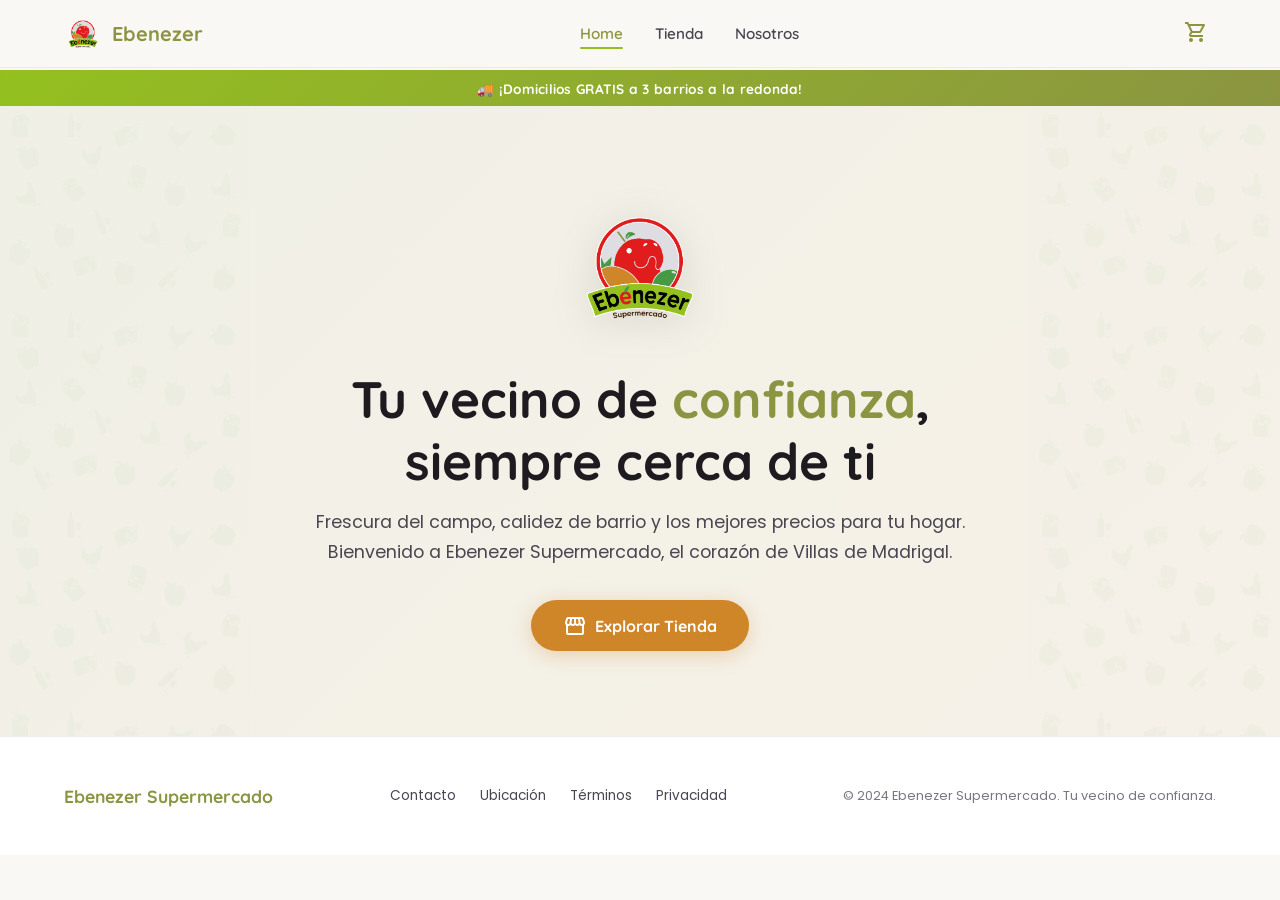
==== index.html @ 0f4a176a "Add files via upload" ====
<!DOCTYPE html>
<html lang="es">
<head>
  <meta charset="UTF-8"/>
  <meta name="viewport" content="width=device-width, initial-scale=1.0"/>
  <title>Ebenezer Supermercado — Tu Vecino de Confianza</title>
  <meta name="description" content="Ebenezer Supermercado: frescura, calidez y confianza en cada compra. El corazón del barrio Villas de Madrigal."/>
  <link rel="stylesheet" href="styles.css"/>
</head>
<body>

<!-- ========== TOP NAVIGATION ========== -->
<nav class="top-nav">
  <a href="#" class="nav-logo" onclick="event.preventDefault(); navigateTo('view-home');">
    <img src="logo-principal.png" alt="Ebenezer Logo"/>
    <span>Ebenezer</span>
  </a>
  <div class="nav-links">
    <a href="#" data-view="view-home" class="active">Home</a>
    <a href="#" data-view="view-tienda">Tienda</a>
    <a href="#" data-view="view-nosotros">Nosotros</a>
  </div>
  <div style="display:flex;align-items:center;gap:8px;">
    <button class="mobile-menu-btn">
      <span class="material-symbols-outlined">menu</span>
    </button>
    <button class="cart-btn" onclick="navigateTo('view-tienda')">
      <span class="material-symbols-outlined">shopping_cart</span>
      <span class="cart-counter" id="cart-counter">0</span>
    </button>
  </div>
</nav>

<!-- ========== APP CONTAINER ========== -->
<div class="app-container">

<!-- ==================== HOME ==================== -->
<div id="view-home" class="view active">
  <div class="promo-banner">🚚 ¡Domicilios GRATIS a 3 barrios a la redonda!</div>
  <section class="hero">
    <div class="floating-pattern left"></div>
    <div class="floating-pattern right"></div>
    <div class="hero-content">
      <img src="logo-principal.png" alt="Ebenezer" style="width:140px;margin:0 auto 1.5rem;display:block;filter:drop-shadow(0 6px 20px rgba(0,0,0,0.1))"/>
      <h1>Tu vecino de <span class="accent">confianza</span>, siempre cerca de ti</h1>
      <p>Frescura del campo, calidez de barrio y los mejores precios para tu hogar. Bienvenido a Ebenezer Supermercado, el corazón de Villas de Madrigal.</p>
      <button class="btn-primary" onclick="navigateTo('view-tienda')">
        <span class="material-symbols-outlined">storefront</span>
        Explorar Tienda
      </button>
    </div>
  </section>
</div>

<!-- ==================== TIENDA ==================== -->
<div id="view-tienda" class="view">
  <div class="promo-banner">🚚 ¡Domicilios GRATIS a 3 barrios a la redonda!</div>

  <div class="store-section">
    <div class="section-header">
      <span class="material-symbols-outlined">local_florist</span>
      <h2>Frutas y Verduras</h2>
    </div>
    <div class="products-grid">
      <div class="product-card">
        <div class="card-img">
          <img src="https://lh3.googleusercontent.com/aida-public/[base64]" alt="Plátanos Frescos"/>
          <span class="card-badge">Fresco</span>
        </div>
        <div class="card-body">
          <h3>Plátanos Frescos</h3>
          <p>Directamente del campo, ideales para un snack saludable.</p>
        </div>
        <div class="card-footer">
          <span class="card-price">$1.50 <span class="unit">/ lb</span></span>
          <button class="add-btn" onclick="addToCart(this)"><span class="material-symbols-outlined">add</span></button>
        </div>
      </div>

      <div class="product-card">
        <div class="card-img">
          <img src="https://lh3.googleusercontent.com/aida-public/[base64]" alt="Tomates de Huerta"/>
          <span class="card-badge">Local</span>
        </div>
        <div class="card-body">
          <h3>Tomates de Huerta</h3>
          <p>Rojos, jugosos y perfectos para ensaladas o salsas.</p>
        </div>
        <div class="card-footer">
          <span class="card-price">$2.20 <span class="unit">/ lb</span></span>
          <button class="add-btn" onclick="addToCart(this)"><span class="material-symbols-outlined">add</span></button>
        </div>
      </div>
    </div>
  </div>

  <div class="section-divider"></div>

  <div class="store-section">
    <div class="section-header">
      <span class="material-symbols-outlined">inventory_2</span>
      <h2>Despensa</h2>
    </div>
    <div class="products-grid">
      <div class="product-card">
        <div class="card-img">
          <img src="https://lh3.googleusercontent.com/aida-public/[base64]" alt="Arroz Blanco"/>
        </div>
        <div class="card-body">
          <h3>Arroz Blanco Premium</h3>
          <p>Grano largo, no se pega. El básico de cada hogar.</p>
        </div>
        <div class="card-footer">
          <span class="card-price">$3.00 <span class="unit">/ 2 lb</span></span>
          <button class="add-btn" onclick="addToCart(this)"><span class="material-symbols-outlined">add</span></button>
        </div>
      </div>

      <div class="product-card">
        <div class="card-img">
          <img src="https://lh3.googleusercontent.com/aida-public/[base64]" alt="Aceite de Oliva"/>
        </div>
        <div class="card-body">
          <h3>Aceite de Oliva Virgen</h3>
          <p>Prensado en frío, sabor suave ideal para cocinar.</p>
        </div>
        <div class="card-footer">
          <span class="card-price">$8.50 <span class="unit">/ 500ml</span></span>
          <button class="add-btn" onclick="addToCart(this)"><span class="material-symbols-outlined">add</span></button>
        </div>
      </div>
    </div>
  </div>
</div>

<!-- ==================== NOSOTROS — BRANDBOOK VIVO ==================== -->
<div id="view-nosotros" class="view">
<div class="brandbook">

  <!-- ====== A) HERO INTRO / ADN / TERRITORIO DE MARCA ====== -->
  <section class="bb-hero">
    <div class="bb-hero-bg"></div>
    <div class="bb-hero-overlay"></div>
    <div class="bb-hero-content">
      <img src="logo-principal.png" alt="Ebenezer" class="bb-hero-logo"/>
      <span class="bb-label">Nuestro ADN</span>
      <h1>Donde el barrio se encuentra con la <span class="warm">calidez</span> y la <span class="fresh">frescura</span></h1>
      <p class="bb-intro-text">
        Ebenezer nace de una necesidad profunda: <strong>humanizar el comercio local</strong>. 
        No somos solo un supermercado — somos el punto de encuentro cálido del barrio 
        <strong>Villas de Madrigal</strong> y sus alrededores, donde cada visita se siente como 
        llegar a casa. Aquí, cada producto cuenta una historia de campo, de frescura 
        y de compromiso con tu familia.
      </p>
      <div class="scroll-indicator">
        <span>Descubre nuestra esencia</span>
        <span class="material-symbols-outlined">keyboard_arrow_down</span>
      </div>
    </div>
  </section>

  <!-- ====== PALETA DE COLORES ====== -->
  <section class="bb-palette reveal">
    <h2 class="bb-section-title">Nuestros Colores</h2>
    <p class="bb-section-subtitle">Una paleta inspirada en el campo y la tradición</p>
    <div class="palette-grid">
      <div class="palette-swatch">
        <div class="swatch-color" style="background:#CF8629;"></div>
        <div class="swatch-info"><div class="swatch-name">Racing Red</div><div class="swatch-hex">#CF8629</div></div>
      </div>
      <div class="palette-swatch">
        <div class="swatch-color" style="background:#8B9541;"></div>
        <div class="swatch-info"><div class="swatch-name">Palm Leaf</div><div class="swatch-hex">#8B9541</div></div>
      </div>
      <div class="palette-swatch">
        <div class="swatch-color" style="background:#E01D1D;"></div>
        <div class="swatch-info"><div class="swatch-name">Bronze</div><div class="swatch-hex">#E01D1D</div></div>
      </div>
      <div class="palette-swatch">
        <div class="swatch-color" style="background:#94C01F;"></div>
        <div class="swatch-info"><div class="swatch-name">Lime Moss</div><div class="swatch-hex">#94C01F</div></div>
      </div>
    </div>
  </section>

  <!-- ====== B) PROPÓSITO, MISIÓN Y VISIÓN — TABS ====== -->
  <section class="bb-section reveal">
    <h2 class="bb-section-title">Nuestra Razón de Ser</h2>
    <p class="bb-section-subtitle">Lo que nos mueve cada mañana al abrir las puertas</p>

    <div class="bb-tabs-group">
      <div class="bb-tabs">
        <button class="bb-tab-btn active" data-target="proposito">🎯 Propósito</button>
        <button class="bb-tab-btn" data-target="mision">🧭 Misión</button>
        <button class="bb-tab-btn" data-target="vision">🔭 Visión</button>
      </div>

      <div class="bb-tab-content active" data-tab="proposito">
        <span class="tab-icon">❤️</span>
        <h3>Nuestro Propósito</h3>
        <p>Ser el <strong>corazón del abastecimiento del hogar</strong>, garantizando frescura y calidez en cada interacción. Creemos que un supermercado no es solo un lugar de compras — es un espacio donde las familias confían sus necesidades diarias, donde el tendero conoce tu nombre y donde la calidad no se negocia, se garantiza.</p>
        <p style="margin-top:1rem;">Cada producto en nuestras estanterías pasa por manos que lo seleccionan con el mismo cariño con el que elegirías lo mejor para tu propia mesa.</p>
      </div>

      <div class="bb-tab-content" data-tab="mision">
        <span class="tab-icon">🌱</span>
        <h3>Nuestra Misión</h3>
        <p>Brindar <strong>productos seleccionados minuciosamente</strong> bajo una relación estrecha y de absoluta confianza con la comunidad. No competimos por volumen, competimos por cercanía. Cada decisión que tomamos — desde la disposición de los pasillos hasta la sonrisa en el mostrador — está diseñada para hacerte sentir en casa.</p>
        <p style="margin-top:1rem;">Nos comprometemos a proteger la economía de tu hogar, ofreciendo precios justos sin sacrificar la calidad que tu familia merece.</p>
      </div>

      <div class="bb-tab-content" data-tab="vision">
        <span class="tab-icon">✨</span>
        <h3>Nuestra Visión</h3>
        <p>Convertirnos en el <strong>referente de confianza</strong> del comercio de barrio en nuestra comunidad, demostrando que un supermercado local puede ofrecer una experiencia que las grandes cadenas jamás podrán replicar: la genuina calidez humana, el conocimiento personal de cada cliente y un compromiso inquebrantable con la frescura.</p>
        <p style="margin-top:1rem;">Soñamos con un futuro donde cada barrio tenga su propio Ebenezer — un lugar donde la tecnología moderna se abraza con la tradición del mercado de siempre.</p>
      </div>
    </div>
  </section>

  <!-- ====== C) PERSONALIDAD Y ARQUETIPOS ====== -->
  <section class="bb-archetypes">
    <div style="max-width:1000px;margin:0 auto;">
      <h2 class="bb-section-title reveal">Personalidad de Marca</h2>
      <p class="bb-section-subtitle reveal" style="margin-bottom:1rem;">
        Ebenezer se aleja de la rigidez corporativa. Nuestras formas son redondeadas, amables y acogedoras — como un abrazo del barrio.
      </p>

      <div class="bb-arch-grid">
        <!-- El Inocente -->
        <div class="bb-arch-card reveal-left">
          <div class="arch-header">
            <div class="arch-icon-circle innocent">
              <span class="material-symbols-outlined">sentiment_very_satisfied</span>
            </div>
            <h3>El Inocente</h3>
          </div>
          <div class="arch-body">
            <p>Representado por la <strong>amabilidad pura</strong>, la transparencia y el optimismo del comercio tradicional de barrio. El Inocente cree en la bondad fundamental de las personas y busca crear un espacio donde la confianza sea el idioma universal.</p>
            <div class="arch-traits">
              <span class="arch-trait warm"><img src="icono-manati.png" alt=""/> Transparencia</span>
              <span class="arch-trait warm"><img src="icono-manati.png" alt=""/> Optimismo</span>
              <span class="arch-trait warm"><img src="icono-manati.png" alt=""/> Sencillez</span>
            </div>
          </div>
        </div>

        <!-- El Cuidador -->
        <div class="bb-arch-card reveal-right">
          <div class="arch-header">
            <div class="arch-icon-circle caregiver">
              <span class="material-symbols-outlined">volunteer_activism</span>
            </div>
            <h3>El Cuidador — "El Papá Amable"</h3>
          </div>
          <div class="arch-body">
            <p>Enfocado en <strong>proteger la economía del hogar</strong>, dar un servicio cercano y velar por el bienestar del vecindario. El Cuidador no vende productos — cuida familias. Es la voz que te recomienda lo mejor y el corazón que celebra cada encuentro.</p>
            <div class="arch-traits">
              <span class="arch-trait green"><img src="icono-manati.png" alt=""/> Protección</span>
              <span class="arch-trait green"><img src="icono-manati.png" alt=""/> Servicio</span>
              <span class="arch-trait green"><img src="icono-manati.png" alt=""/> Cercanía</span>
            </div>
          </div>
        </div>
      </div>

      <!-- Imagen del arquetipo -->
      <div class="bb-arch-image reveal">
        <img src="arquetipo-cuidador.jpg" alt="El Cuidador — Nuestro manatí entregando frescura a las familias"/>
      </div>
    </div>
  </section>

  <!-- ====== D) UNIVERSO GRÁFICO — ACCORDION ====== -->
  <section class="bb-graphic-universe">
    <div class="floating-pattern right"></div>
    <h2 class="bb-section-title reveal">Universo Gráfico</h2>
    <p class="bb-section-subtitle reveal">Las reglas que protegen nuestra esencia visual</p>

    <div class="accordion-container reveal">
      <!-- Item 1: Logo -->
      <div class="accordion-item open">
        <div class="accordion-header">
          <h4>
            <span class="acc-icon"><span class="material-symbols-outlined">palette</span></span>
            Uso Correcto del Logo
          </h4>
          <span class="material-symbols-outlined accordion-chevron">expand_more</span>
        </div>
        <div class="accordion-body">
          <div class="accordion-body-inner">
            <p>Nuestro logo es el corazón de la identidad visual de Ebenezer. Su forma circular y el arco de la cinta representan <strong>protección, unión y abundancia</strong>. Para mantener su esencia orgánica y cercana:</p>
            <div class="logo-showcase">
              <img src="logo-principal.png" alt="Logo Ebenezer — Uso correcto"/>
            </div>
            <ul class="dont-list">
              <li><span class="material-symbols-outlined">block</span> No aplicar sombras duras (drop-shadow pesado)</li>
              <li><span class="material-symbols-outlined">block</span> No usar efectos de bisel o 3D rígido</li>
              <li><span class="material-symbols-outlined">block</span> No aplicar degradados lineales sobre el logo</li>
              <li><span class="material-symbols-outlined">block</span> No distorsionar las proporciones originales</li>
              <li><span class="material-symbols-outlined">block</span> No colocar sobre fondos que reduzcan su legibilidad</li>
            </ul>
          </div>
        </div>
      </div>

      <!-- Item 2: Tipografía -->
      <div class="accordion-item">
        <div class="accordion-header">
          <h4>
            <span class="acc-icon"><span class="material-symbols-outlined">text_fields</span></span>
            Tipografía de Marca
          </h4>
          <span class="material-symbols-outlined accordion-chevron">expand_more</span>
        </div>
        <div class="accordion-body">
          <div class="accordion-body-inner">
            <p><strong>Quicksand</strong> para todos los títulos del Brandbook — su redondez refuerza la psicología de cercanía y amabilidad de la marca. Cada curva en sus letras comunica confianza sin rigidez.</p>
            <p style="margin-top:0.8rem"><strong>Poppins</strong> para los bloques de lectura corporativa — ofrece alta legibilidad en textos largos sin perder la calidez que nos define, manteniendo la coherencia con nuestro lenguaje redondeado.</p>
            <div style="margin-top:1.5rem;display:flex;gap:1rem;flex-wrap:wrap;">
              <div style="flex:1;min-width:200px;padding:1.5rem;background:rgba(139,149,65,0.05);border-radius:16px;text-align:center;">
                <span style="font-family:'Quicksand';font-size:2rem;font-weight:700;color:var(--palm-leaf);">Quicksand</span>
                <p style="font-family:'Quicksand';margin-top:0.5rem;font-size:0.85rem;color:var(--text-muted);">Títulos y Headlines</p>
              </div>
              <div style="flex:1;min-width:200px;padding:1.5rem;background:rgba(207,134,41,0.05);border-radius:16px;text-align:center;">
                <span style="font-family:'Poppins';font-size:2rem;font-weight:600;color:var(--racing-red);">Poppins</span>
                <p style="font-family:'Poppins';margin-top:0.5rem;font-size:0.85rem;color:var(--text-muted);">Cuerpo de Texto</p>
              </div>
            </div>
          </div>
        </div>
      </div>

      <!-- Item 3: Formas -->
      <div class="accordion-item">
        <div class="accordion-header">
          <h4>
            <span class="acc-icon"><span class="material-symbols-outlined">rounded_corner</span></span>
            Lenguaje de Formas
          </h4>
          <span class="material-symbols-outlined accordion-chevron">expand_more</span>
        </div>
        <div class="accordion-body">
          <div class="accordion-body-inner">
            <p>Todo en Ebenezer es <strong>redondeado</strong>. No existen esquinas afiladas en nuestro universo visual. Esta decisión es intencional: las formas suaves comunican accesibilidad, calidez y cercanía — los pilares de nuestra personalidad de marca.</p>
            <div style="margin-top:1rem;display:flex;gap:1rem;align-items:center;flex-wrap:wrap;justify-content:center;">
              <div style="width:80px;height:80px;border-radius:8px;background:var(--palm-leaf);display:flex;align-items:center;justify-content:center;color:#fff;font-size:0.7rem;font-weight:600;">8px</div>
              <div style="width:80px;height:80px;border-radius:16px;background:var(--racing-red);display:flex;align-items:center;justify-content:center;color:#fff;font-size:0.7rem;font-weight:600;">16px</div>
              <div style="width:80px;height:50px;border-radius:9999px;background:var(--lime-moss);display:flex;align-items:center;justify-content:center;color:#fff;font-size:0.7rem;font-weight:600;">Pill</div>
            </div>
          </div>
        </div>
      </div>

      <!-- Item 4: Patrón -->
      <div class="accordion-item">
        <div class="accordion-header">
          <h4>
            <span class="acc-icon"><span class="material-symbols-outlined">grid_view</span></span>
            Patrón Ilustrativo
          </h4>
          <span class="material-symbols-outlined accordion-chevron">expand_more</span>
        </div>
        <div class="accordion-body">
          <div class="accordion-body-inner">
            <p>Nuestro patrón de frutas y elementos del mercado se utiliza como <strong>marca de agua sutil</strong> en áreas de alta permanencia y como fondo decorativo al 10-15% de opacidad. Refuerza visualmente la identidad agrícola y la frescura que nos define.</p>
            <div style="margin-top:1rem;border-radius:16px;overflow:hidden;position:relative;height:120px;">
              <img src="patron-frutas.png" alt="Patrón Ebenezer" style="width:100%;height:100%;object-fit:cover;opacity:0.12;"/>
              <div style="position:absolute;inset:0;display:flex;align-items:center;justify-content:center;">
                <span style="font-family:'Quicksand';font-weight:700;color:var(--palm-leaf);font-size:1rem;background:rgba(249,248,244,0.85);padding:6px 20px;border-radius:9999px;">Opacidad: 10-15%</span>
              </div>
            </div>
          </div>
        </div>
      </div>
    </div>
  </section>

</div><!-- /brandbook -->
</div><!-- /view-nosotros -->

</div><!-- /app-container -->

<!-- ========== FOOTER ========== -->
<footer class="site-footer">
  <div class="footer-brand">Ebenezer Supermercado</div>
  <div class="footer-links">
    <a href="#">Contacto</a>
    <a href="#">Ubicación</a>
    <a href="#">Términos</a>
    <a href="#">Privacidad</a>
  </div>
  <div class="footer-copy">© 2024 Ebenezer Supermercado. Tu vecino de confianza.</div>
</footer>

<script src="app.js"></script>
</body>
</html>
---- styles.css ----
/* ===== EBENEZER SUPERMERCADO - BRANDBOOK VIVO ===== */
@import url('https://fonts.googleapis.com/css2?family=Quicksand:wght@400;500;600;700&family=Poppins:wght@300;400;500;600;700&family=Material+Symbols+Outlined:wght,FILL@100..700,0..1&display=swap');

/* --- CSS Custom Properties --- */
:root {
  --racing-red: #CF8629;
  --palm-leaf: #8B9541;
  --bronze: #E01D1D;
  --lime-moss: #94C01F;
  --bg-warm: #F9F8F4;
  --bg-surface: #FFFFFF;
  --text-dark: #1d1b20;
  --text-muted: #494551;
  --text-light: #7a7582;
  --outline: #cbc4d2;
  --shadow-leaf: rgba(139, 149, 65, 0.08);
  --shadow-leaf-hover: rgba(139, 149, 65, 0.16);
  --radius-sm: 8px;
  --radius-md: 16px;
  --radius-lg: 24px;
  --radius-full: 9999px;
  --transition-smooth: 0.4s cubic-bezier(0.25, 0.46, 0.45, 0.94);
  --transition-bounce: 0.5s cubic-bezier(0.34, 1.56, 0.64, 1);
}

*, *::before, *::after { box-sizing: border-box; margin: 0; padding: 0; }

html { scroll-behavior: smooth; font-size: 16px; }

body {
  font-family: 'Poppins', sans-serif;
  background-color: var(--bg-warm);
  color: var(--text-dark);
  overflow-x: hidden;
  -webkit-font-smoothing: antialiased;
}

/* --- NAVIGATION --- */
.top-nav {
  position: fixed; top: 0; left: 0; right: 0; z-index: 100;
  display: flex; justify-content: space-between; align-items: center;
  padding: 0.75rem 5vw;
  background: rgba(249, 248, 244, 0.85);
  backdrop-filter: blur(16px); -webkit-backdrop-filter: blur(16px);
  border-bottom: 1px solid rgba(203, 196, 210, 0.3);
  transition: var(--transition-smooth);
}
.nav-logo { display: flex; align-items: center; gap: 10px; text-decoration: none; }
.nav-logo img { height: 42px; width: auto; }
.nav-logo span { font-family: 'Quicksand', sans-serif; font-weight: 700; font-size: 1.25rem; color: var(--palm-leaf); }
.nav-links { display: flex; gap: 2rem; align-items: center; }
.nav-links a {
  font-family: 'Quicksand', sans-serif; font-weight: 600; font-size: 0.95rem;
  color: var(--text-muted); text-decoration: none; position: relative;
  padding: 0.25rem 0; transition: color 0.3s;
}
.nav-links a::after {
  content: ''; position: absolute; bottom: -2px; left: 0; width: 0; height: 2.5px;
  background: var(--lime-moss); border-radius: 2px; transition: width 0.3s ease;
}
.nav-links a:hover, .nav-links a.active { color: var(--palm-leaf); }
.nav-links a:hover::after, .nav-links a.active::after { width: 100%; }

/* Cart Button */
.cart-btn {
  position: relative; background: none; border: none; cursor: pointer; padding: 8px;
  color: var(--palm-leaf); transition: var(--transition-smooth);
}
.cart-btn:hover { color: var(--racing-red); }
.cart-counter {
  position: absolute; top: 0; right: 0;
  background: var(--lime-moss); color: #fff; font-size: 0.65rem; font-weight: 700;
  width: 18px; height: 18px; border-radius: 50%;
  display: flex; align-items: center; justify-content: center;
  transform: scale(0); transition: transform 0.3s cubic-bezier(0.34, 1.56, 0.64, 1);
}
.cart-counter.visible { transform: scale(1); }
.cart-counter.pop {
  animation: cartPop 0.5s cubic-bezier(0.34, 1.56, 0.64, 1);
}
@keyframes cartPop {
  0% { transform: scale(1); }
  50% { transform: scale(1.4); }
  100% { transform: scale(1); }
}

/* --- VIEW SYSTEM --- */
.app-container { padding-top: 70px; }
.view {
  display: none; opacity: 0;
  animation: viewFadeIn 0.6s ease forwards;
}
.view.active { display: block; opacity: 1; }
@keyframes viewFadeIn {
  from { opacity: 0; transform: translateY(20px); }
  to { opacity: 1; transform: translateY(0); }
}

/* --- PROMO BANNER --- */
.promo-banner {
  background: linear-gradient(135deg, var(--lime-moss), var(--palm-leaf));
  color: #fff; text-align: center; padding: 0.6rem 1rem;
  font-family: 'Quicksand', sans-serif; font-weight: 700; font-size: 0.85rem;
  letter-spacing: 0.02em;
}

/* --- HOME VIEW --- */
.hero {
  position: relative; min-height: 70vh;
  display: flex; align-items: center; justify-content: center;
  background: linear-gradient(135deg, rgba(139,149,65,0.08) 0%, rgba(207,134,41,0.06) 100%);
  overflow: hidden; padding: 4rem 5vw;
}
.hero-content { text-align: center; max-width: 700px; z-index: 2; }
.hero-content h1 {
  font-family: 'Quicksand', sans-serif; font-size: clamp(2rem, 5vw, 3.2rem);
  font-weight: 700; color: var(--text-dark); margin-bottom: 1rem; line-height: 1.2;
}
.hero-content h1 .accent { color: var(--palm-leaf); }
.hero-content p {
  font-size: 1.1rem; color: var(--text-muted); margin-bottom: 2rem; line-height: 1.7;
}
.btn-primary {
  display: inline-flex; align-items: center; gap: 8px;
  background: var(--racing-red); color: #fff; border: none;
  padding: 0.85rem 2rem; border-radius: var(--radius-full);
  font-family: 'Quicksand', sans-serif; font-weight: 700; font-size: 1rem;
  cursor: pointer; transition: var(--transition-bounce);
  box-shadow: 0 4px 20px rgba(207, 134, 41, 0.3);
}
.btn-primary:hover { transform: translateY(-2px) scale(1.03); box-shadow: 0 8px 30px rgba(207, 134, 41, 0.4); }

/* Floating pattern decoration */
.floating-pattern {
  position: absolute; opacity: 0.04; pointer-events: none;
  background: url('patron-frutas.png') repeat; background-size: 300px;
}
.floating-pattern.left { top: 0; left: 0; width: 250px; height: 100%; }
.floating-pattern.right { top: 0; right: 0; width: 250px; height: 100%; }

/* --- PRODUCT CARDS (Tienda) --- */
.store-section { padding: 3rem 5vw; max-width: 1200px; margin: 0 auto; }
.section-header { display: flex; align-items: center; gap: 10px; margin-bottom: 1.5rem; }
.section-header h2 { font-family: 'Quicksand', sans-serif; font-size: 1.6rem; font-weight: 700; }
.section-header .material-symbols-outlined { color: var(--palm-leaf); font-size: 1.5rem; }

.products-grid { display: grid; grid-template-columns: repeat(auto-fill, minmax(280px, 1fr)); gap: 1.5rem; }

.product-card {
  background: var(--bg-surface); border-radius: var(--radius-md); overflow: hidden;
  box-shadow: 0 4px 12px var(--shadow-leaf);
  transition: transform 0.3s ease, box-shadow 0.3s ease;
  display: flex; flex-direction: column;
}
.product-card:hover { transform: translateY(-4px); box-shadow: 0 12px 28px var(--shadow-leaf-hover); }
.product-card .card-img {
  height: 200px; overflow: hidden; position: relative;
}
.product-card .card-img img { width: 100%; height: 100%; object-fit: cover; transition: transform 0.5s ease; }
.product-card:hover .card-img img { transform: scale(1.05); }
.card-badge {
  position: absolute; top: 10px; left: 10px;
  background: var(--lime-moss); color: #fff;
  padding: 4px 12px; border-radius: var(--radius-full);
  font-size: 0.7rem; font-weight: 600;
}
.card-body { padding: 1rem; flex-grow: 1; display: flex; flex-direction: column; }
.card-body h3 { font-family: 'Poppins', sans-serif; font-size: 1rem; font-weight: 600; margin-bottom: 0.3rem; }
.card-body p { font-size: 0.85rem; color: var(--text-muted); line-height: 1.5; flex-grow: 1; }
.card-footer { display: flex; justify-content: space-between; align-items: center; padding: 0.75rem 1rem; border-top: 1px solid rgba(203,196,210,0.2); }
.card-price { font-family: 'Quicksand', sans-serif; font-weight: 700; font-size: 1.2rem; color: var(--bronze); }
.card-price .unit { font-size: 0.8rem; color: var(--text-muted); font-weight: 400; }
.add-btn {
  width: 38px; height: 38px; border-radius: 50%; border: none;
  background: var(--racing-red); color: #fff; cursor: pointer;
  display: flex; align-items: center; justify-content: center;
  transition: var(--transition-bounce);
  box-shadow: 0 2px 8px rgba(207,134,41,0.3);
}
.add-btn:hover { transform: scale(1.15); background: var(--bronze); }

.section-divider {
  height: 3px; margin: 2rem auto;
  background: url('patron-frutas.png') repeat-x; background-size: 60px;
  opacity: 0.08; max-width: 1200px;
}

/* ======================================================
   BRANDBOOK VIVO - "NOSOTROS" SECTION
   ====================================================== */

.brandbook { position: relative; overflow: hidden; }

/* --- A) HERO INTRO / ADN --- */
.bb-hero {
  position: relative; min-height: 80vh;
  display: flex; align-items: center; justify-content: center;
  overflow: hidden; padding: 6rem 5vw;
}
.bb-hero-bg {
  position: absolute; inset: 0;
  background: url('foto-villas-madrigal.jpg') center/cover no-repeat;
  opacity: 0.15; filter: blur(2px);
}
.bb-hero-overlay {
  position: absolute; inset: 0;
  background: linear-gradient(180deg, rgba(249,248,244,0.9) 0%, rgba(249,248,244,0.7) 50%, rgba(249,248,244,0.95) 100%);
}
.bb-hero-content {
  position: relative; z-index: 2; text-align: center; max-width: 800px;
}
.bb-hero-content .bb-label {
  display: inline-block; background: linear-gradient(135deg, var(--palm-leaf), var(--lime-moss));
  color: #fff; padding: 6px 20px; border-radius: var(--radius-full);
  font-family: 'Quicksand', sans-serif; font-weight: 700; font-size: 0.75rem;
  letter-spacing: 0.1em; text-transform: uppercase; margin-bottom: 1.5rem;
}
.bb-hero-content h1 {
  font-family: 'Quicksand', sans-serif; font-size: clamp(2rem, 5vw, 3rem);
  font-weight: 700; line-height: 1.2; margin-bottom: 1.5rem; color: var(--text-dark);
}
.bb-hero-content h1 .warm { color: var(--racing-red); }
.bb-hero-content h1 .fresh { color: var(--palm-leaf); }
.bb-hero-content .bb-intro-text {
  font-size: 1.05rem; line-height: 1.8; color: var(--text-muted); max-width: 650px; margin: 0 auto 2rem;
}
.bb-hero-logo { width: 120px; height: auto; margin-bottom: 1.5rem; filter: drop-shadow(0 4px 12px rgba(0,0,0,0.08)); }

/* Scroll indicator */
.scroll-indicator {
  margin-top: 2rem; display: flex; flex-direction: column; align-items: center; gap: 4px;
  color: var(--palm-leaf); font-size: 0.75rem; font-family: 'Quicksand', sans-serif; font-weight: 600;
  animation: scrollBounce 2s ease-in-out infinite;
}
@keyframes scrollBounce {
  0%, 100% { transform: translateY(0); }
  50% { transform: translateY(8px); }
}

/* --- Scroll Reveal Animations --- */
.reveal {
  opacity: 0; transform: translateY(40px);
  transition: opacity 0.8s ease, transform 0.8s ease;
}
.reveal.visible { opacity: 1; transform: translateY(0); }
.reveal-left {
  opacity: 0; transform: translateX(-50px);
  transition: opacity 0.8s ease, transform 0.8s ease;
}
.reveal-left.visible { opacity: 1; transform: translateX(0); }
.reveal-right {
  opacity: 0; transform: translateX(50px);
  transition: opacity 0.8s ease, transform 0.8s ease;
}
.reveal-right.visible { opacity: 1; transform: translateX(0); }

/* --- B) TABS: Propósito / Misión / Visión --- */
.bb-section {
  padding: 5rem 5vw; max-width: 1000px; margin: 0 auto;
}
.bb-section-title {
  font-family: 'Quicksand', sans-serif; font-size: 1.8rem; font-weight: 700;
  text-align: center; margin-bottom: 0.5rem; color: var(--text-dark);
}
.bb-section-subtitle {
  text-align: center; color: var(--text-muted); margin-bottom: 2.5rem;
  font-size: 0.95rem; max-width: 500px; margin-left: auto; margin-right: auto;
}
.bb-section-subtitle + .bb-tabs { margin-top: 0; }

.bb-tabs { display: flex; justify-content: center; gap: 0.5rem; margin-bottom: 2rem; flex-wrap: wrap; }
.bb-tab-btn {
  padding: 0.65rem 1.5rem; border: 2px solid var(--outline); border-radius: var(--radius-full);
  background: transparent; color: var(--text-muted); cursor: pointer;
  font-family: 'Quicksand', sans-serif; font-weight: 600; font-size: 0.9rem;
  transition: all 0.3s ease;
}
.bb-tab-btn:hover { border-color: var(--palm-leaf); color: var(--palm-leaf); }
.bb-tab-btn.active {
  background: linear-gradient(135deg, var(--palm-leaf), var(--lime-moss));
  color: #fff; border-color: transparent;
  box-shadow: 0 4px 16px rgba(139, 149, 65, 0.3);
}

.bb-tab-content {
  display: none; padding: 2.5rem; border-radius: var(--radius-lg);
  background: var(--bg-surface);
  box-shadow: 0 8px 32px var(--shadow-leaf);
  animation: tabSlide 0.5s ease;
}
.bb-tab-content.active { display: block; }
@keyframes tabSlide {
  from { opacity: 0; transform: translateY(12px); }
  to { opacity: 1; transform: translateY(0); }
}
.bb-tab-content .tab-icon {
  font-size: 2.5rem; margin-bottom: 1rem; display: block;
}
.bb-tab-content h3 {
  font-family: 'Quicksand', sans-serif; font-size: 1.4rem; font-weight: 700;
  margin-bottom: 1rem; color: var(--racing-red);
}
.bb-tab-content p { line-height: 1.8; color: var(--text-muted); font-size: 0.95rem; }

/* --- C) ARQUETIPOS --- */
.bb-archetypes { 
  background: linear-gradient(180deg, rgba(139,149,65,0.04) 0%, var(--bg-warm) 100%);
  padding: 5rem 5vw;
}
.bb-arch-grid {
  display: grid; grid-template-columns: 1fr 1fr; gap: 2rem;
  max-width: 1000px; margin: 2rem auto 0;
}
.bb-arch-card {
  background: var(--bg-surface); border-radius: var(--radius-lg); overflow: hidden;
  box-shadow: 0 8px 32px var(--shadow-leaf);
  transition: transform 0.4s ease, box-shadow 0.4s ease;
  position: relative;
}
.bb-arch-card:hover { transform: translateY(-6px); box-shadow: 0 16px 48px var(--shadow-leaf-hover); }
.bb-arch-card .arch-header {
  padding: 1.5rem 1.5rem 1rem; display: flex; align-items: center; gap: 12px;
}
.arch-icon-circle {
  width: 48px; height: 48px; border-radius: 50%;
  display: flex; align-items: center; justify-content: center; flex-shrink: 0;
}
.arch-icon-circle.innocent { background: linear-gradient(135deg, var(--racing-red), #e8a84c); }
.arch-icon-circle.caregiver { background: linear-gradient(135deg, var(--palm-leaf), var(--lime-moss)); }
.arch-icon-circle .material-symbols-outlined { color: #fff; font-size: 1.4rem; }
.bb-arch-card h3 {
  font-family: 'Quicksand', sans-serif; font-size: 1.2rem; font-weight: 700;
}
.bb-arch-card .arch-body { padding: 0 1.5rem 1.5rem; }
.bb-arch-card .arch-body p { font-size: 0.9rem; color: var(--text-muted); line-height: 1.7; }

.arch-traits {
  display: flex; flex-wrap: wrap; gap: 8px; margin-top: 1rem;
}
.arch-trait {
  display: inline-flex; align-items: center; gap: 6px;
  padding: 5px 14px; border-radius: var(--radius-full);
  font-size: 0.75rem; font-weight: 600; font-family: 'Quicksand', sans-serif;
}
.arch-trait.warm { background: rgba(207,134,41,0.1); color: var(--racing-red); }
.arch-trait.green { background: rgba(148,192,31,0.1); color: var(--palm-leaf); }
.arch-trait img { width: 14px; height: 14px; opacity: 0.7; }

.bb-arch-image {
  margin: 2.5rem auto 0; max-width: 700px; border-radius: var(--radius-lg);
  overflow: hidden; box-shadow: 0 12px 40px rgba(0,0,0,0.08);
}
.bb-arch-image img { width: 100%; display: block; }

/* --- D) ACCORDION: Universo Gráfico --- */
.bb-graphic-universe {
  padding: 5rem 5vw; position: relative;
}
.bb-graphic-universe .floating-pattern {
  position: absolute; top: 0; right: 0; width: 200px; height: 100%; opacity: 0.03;
}
.accordion-container { max-width: 800px; margin: 2rem auto 0; }

.accordion-item {
  background: var(--bg-surface); border-radius: var(--radius-md); margin-bottom: 0.75rem;
  box-shadow: 0 2px 12px var(--shadow-leaf); overflow: hidden;
  border: 1px solid rgba(203,196,210,0.2);
  transition: box-shadow 0.3s ease;
}
.accordion-item:hover { box-shadow: 0 6px 24px var(--shadow-leaf-hover); }
.accordion-header {
  display: flex; align-items: center; justify-content: space-between;
  padding: 1.2rem 1.5rem; cursor: pointer; gap: 1rem;
  transition: background 0.3s ease;
}
.accordion-header:hover { background: rgba(139,149,65,0.03); }
.accordion-header h4 {
  font-family: 'Quicksand', sans-serif; font-weight: 700; font-size: 1rem;
  display: flex; align-items: center; gap: 10px; color: var(--text-dark);
}
.accordion-header .acc-icon {
  width: 32px; height: 32px; border-radius: 50%;
  background: linear-gradient(135deg, var(--palm-leaf), var(--lime-moss));
  display: flex; align-items: center; justify-content: center; flex-shrink: 0;
}
.accordion-header .acc-icon .material-symbols-outlined { color: #fff; font-size: 1.1rem; }
.accordion-chevron {
  transition: transform 0.3s ease; color: var(--text-light);
}
.accordion-item.open .accordion-chevron { transform: rotate(180deg); }

.accordion-body {
  max-height: 0; overflow: hidden; transition: max-height 0.5s ease, padding 0.3s ease;
}
.accordion-item.open .accordion-body { max-height: 600px; }
.accordion-body-inner {
  padding: 0 1.5rem 1.5rem; font-size: 0.9rem; color: var(--text-muted); line-height: 1.8;
}
.accordion-body-inner .logo-showcase {
  display: flex; align-items: center; justify-content: center;
  background: linear-gradient(135deg, rgba(139,149,65,0.05), rgba(207,134,41,0.05));
  border-radius: var(--radius-md); padding: 2rem; margin: 1rem 0;
}
.accordion-body-inner .logo-showcase img { max-width: 180px; }
.accordion-body-inner .dont-list {
  list-style: none; margin-top: 1rem;
}
.accordion-body-inner .dont-list li {
  padding: 0.4rem 0; display: flex; align-items: center; gap: 8px;
}
.accordion-body-inner .dont-list li .material-symbols-outlined { color: var(--bronze); font-size: 1.1rem; }

/* --- Color Palette Display --- */
.bb-palette { padding: 4rem 5vw; background: var(--bg-surface); }
.palette-grid {
  display: grid; grid-template-columns: repeat(4, 1fr); gap: 1rem;
  max-width: 800px; margin: 2rem auto 0;
}
.palette-swatch {
  border-radius: var(--radius-md); overflow: hidden;
  box-shadow: 0 4px 16px var(--shadow-leaf);
  transition: transform 0.3s ease;
}
.palette-swatch:hover { transform: translateY(-4px) scale(1.03); }
.swatch-color { height: 100px; }
.swatch-info { padding: 1rem; }
.swatch-info .swatch-name {
  font-family: 'Quicksand', sans-serif; font-weight: 700; font-size: 0.85rem;
  margin-bottom: 2px;
}
.swatch-info .swatch-hex { font-size: 0.75rem; color: var(--text-light); font-family: monospace; }

/* --- FOOTER --- */
.site-footer {
  background: var(--bg-surface); border-top: 1px solid rgba(203,196,210,0.3);
  padding: 3rem 5vw; display: flex; flex-wrap: wrap;
  justify-content: space-between; align-items: center; gap: 1.5rem;
}
.footer-brand { font-family: 'Quicksand', sans-serif; font-weight: 700; font-size: 1.1rem; color: var(--palm-leaf); }
.footer-links { display: flex; gap: 1.5rem; flex-wrap: wrap; }
.footer-links a {
  color: var(--text-muted); text-decoration: none; font-size: 0.85rem;
  transition: color 0.3s;
}
.footer-links a:hover { color: var(--palm-leaf); }
.footer-copy { font-size: 0.8rem; color: var(--text-light); }

/* --- RESPONSIVE --- */
@media (max-width: 768px) {
  .nav-links { display: none; }
  .bb-arch-grid { grid-template-columns: 1fr; }
  .palette-grid { grid-template-columns: repeat(2, 1fr); }
  .hero { min-height: 60vh; padding: 3rem 5vw; }
  .bb-hero { min-height: 60vh; padding: 4rem 5vw; }
  .bb-section { padding: 3rem 5vw; }
  .bb-tab-content { padding: 1.5rem; }
  .top-nav { padding: 0.75rem 4vw; }
  /* Mobile hamburger placeholder */
  .mobile-menu-btn { display: block; background: none; border: none; cursor: pointer; color: var(--palm-leaf); }
}
@media (min-width: 769px) {
  .mobile-menu-btn { display: none; }
}
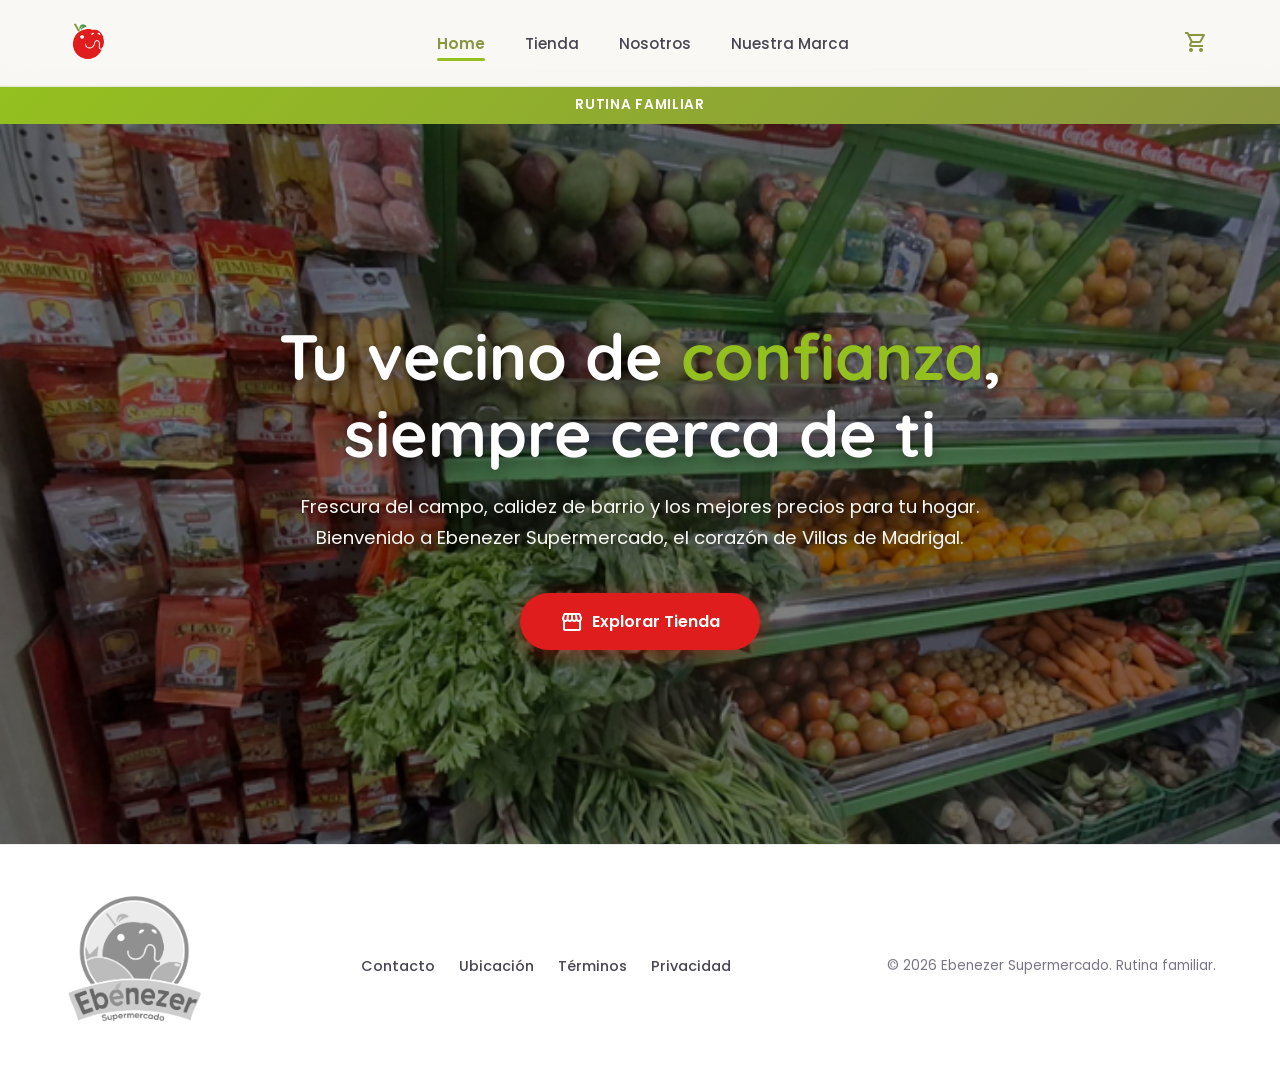
==== commit 0d7f876b: "Add files via upload" ====
--- a/index.html
+++ b/index.html
@@ -12,15 +12,15 @@
 <!-- ========== TOP NAVIGATION ========== -->
 <nav class="top-nav">
   <a href="#" class="nav-logo" onclick="event.preventDefault(); navigateTo('view-home');">
-    <img src="logo-principal.png" alt="Ebenezer Logo"/>
-    <span>Ebenezer</span>
+    <img src="assets/images/logo-responsive.png" alt="Ebenezer Logo" onerror="this.src='https://via.placeholder.com/150x50?text=Logo+Responsive'"/>
   </a>
   <div class="nav-links">
     <a href="#" data-view="view-home" class="active">Home</a>
     <a href="#" data-view="view-tienda">Tienda</a>
     <a href="#" data-view="view-nosotros">Nosotros</a>
+    <a href="#" data-view="view-nuestra-marca">Nuestra Marca</a>
   </div>
-  <div style="display:flex;align-items:center;gap:8px;">
+  <div style="display:flex;align-items:center;gap:12px;">
     <button class="mobile-menu-btn">
       <span class="material-symbols-outlined">menu</span>
     </button>
@@ -36,12 +36,11 @@
 
 <!-- ==================== HOME ==================== -->
 <div id="view-home" class="view active">
-  <div class="promo-banner">🚚 ¡Domicilios GRATIS a 3 barrios a la redonda!</div>
-  <section class="hero">
-    <div class="floating-pattern left"></div>
-    <div class="floating-pattern right"></div>
+  <div class="promo-banner">Rutina familiar</div>
+  
+  <section class="hero hero-tienda-bg">
+    <div class="hero-overlay"></div>
     <div class="hero-content">
-      <img src="logo-principal.png" alt="Ebenezer" style="width:140px;margin:0 auto 1.5rem;display:block;filter:drop-shadow(0 6px 20px rgba(0,0,0,0.1))"/>
       <h1>Tu vecino de <span class="accent">confianza</span>, siempre cerca de ti</h1>
       <p>Frescura del campo, calidez de barrio y los mejores precios para tu hogar. Bienvenido a Ebenezer Supermercado, el corazón de Villas de Madrigal.</p>
       <button class="btn-primary" onclick="navigateTo('view-tienda')">
@@ -53,10 +52,10 @@
 </div>
 
 <!-- ==================== TIENDA ==================== -->
-<div id="view-tienda" class="view">
-  <div class="promo-banner">🚚 ¡Domicilios GRATIS a 3 barrios a la redonda!</div>
-
-  <div class="store-section">
+<div id="view-tienda" class="view pattern-bg pattern-verde">
+  <div class="promo-banner">Rutina familiar</div>
+
+  <div class="store-section reveal">
     <div class="section-header">
       <span class="material-symbols-outlined">local_florist</span>
       <h2>Frutas y Verduras</h2>
@@ -64,7 +63,7 @@
     <div class="products-grid">
       <div class="product-card">
         <div class="card-img">
-          <img src="https://lh3.googleusercontent.com/aida-public/[base64]" alt="Plátanos Frescos"/>
+          <img src="assets/images/producto-platano.png" alt="Plátanos Frescos" onerror="this.src='https://via.placeholder.com/400x300?text=Platano.png'"/>
           <span class="card-badge">Fresco</span>
         </div>
         <div class="card-body">
@@ -79,7 +78,7 @@
 
       <div class="product-card">
         <div class="card-img">
-          <img src="https://lh3.googleusercontent.com/aida-public/[base64]" alt="Tomates de Huerta"/>
+          <img src="assets/images/producto-tomate.png" alt="Tomates de Huerta" onerror="this.src='https://via.placeholder.com/400x300?text=Tomate.png'"/>
           <span class="card-badge">Local</span>
         </div>
         <div class="card-body">
@@ -96,7 +95,7 @@
 
   <div class="section-divider"></div>
 
-  <div class="store-section">
+  <div class="store-section reveal">
     <div class="section-header">
       <span class="material-symbols-outlined">inventory_2</span>
       <h2>Despensa</h2>
@@ -104,7 +103,7 @@
     <div class="products-grid">
       <div class="product-card">
         <div class="card-img">
-          <img src="https://lh3.googleusercontent.com/aida-public/[base64]" alt="Arroz Blanco"/>
+          <img src="assets/images/producto-arroz.png" alt="Arroz Blanco" onerror="this.src='https://via.placeholder.com/400x300?text=Arroz.png'"/>
         </div>
         <div class="card-body">
           <h3>Arroz Blanco Premium</h3>
@@ -118,7 +117,7 @@
 
       <div class="product-card">
         <div class="card-img">
-          <img src="https://lh3.googleusercontent.com/aida-public/[base64]" alt="Aceite de Oliva"/>
+          <img src="assets/images/producto-aceite.png" alt="Aceite de Oliva" onerror="this.src='https://via.placeholder.com/400x300?text=Aceite.png'"/>
         </div>
         <div class="card-body">
           <h3>Aceite de Oliva Virgen</h3>
@@ -133,266 +132,478 @@
   </div>
 </div>
 
-<!-- ==================== NOSOTROS — BRANDBOOK VIVO ==================== -->
-<div id="view-nosotros" class="view">
-<div class="brandbook">
-
-  <!-- ====== A) HERO INTRO / ADN / TERRITORIO DE MARCA ====== -->
-  <section class="bb-hero">
-    <div class="bb-hero-bg"></div>
-    <div class="bb-hero-overlay"></div>
-    <div class="bb-hero-content">
-      <img src="logo-principal.png" alt="Ebenezer" class="bb-hero-logo"/>
-      <span class="bb-label">Nuestro ADN</span>
-      <h1>Donde el barrio se encuentra con la <span class="warm">calidez</span> y la <span class="fresh">frescura</span></h1>
-      <p class="bb-intro-text">
-        Ebenezer nace de una necesidad profunda: <strong>humanizar el comercio local</strong>. 
-        No somos solo un supermercado — somos el punto de encuentro cálido del barrio 
-        <strong>Villas de Madrigal</strong> y sus alrededores, donde cada visita se siente como 
-        llegar a casa. Aquí, cada producto cuenta una historia de campo, de frescura 
-        y de compromiso con tu familia.
-      </p>
-      <div class="scroll-indicator">
-        <span>Descubre nuestra esencia</span>
-        <span class="material-symbols-outlined">keyboard_arrow_down</span>
-      </div>
-    </div>
-  </section>
-
-  <!-- ====== PALETA DE COLORES ====== -->
-  <section class="bb-palette reveal">
-    <h2 class="bb-section-title">Nuestros Colores</h2>
-    <p class="bb-section-subtitle">Una paleta inspirada en el campo y la tradición</p>
-    <div class="palette-grid">
-      <div class="palette-swatch">
-        <div class="swatch-color" style="background:#CF8629;"></div>
-        <div class="swatch-info"><div class="swatch-name">Racing Red</div><div class="swatch-hex">#CF8629</div></div>
-      </div>
-      <div class="palette-swatch">
-        <div class="swatch-color" style="background:#8B9541;"></div>
-        <div class="swatch-info"><div class="swatch-name">Palm Leaf</div><div class="swatch-hex">#8B9541</div></div>
-      </div>
-      <div class="palette-swatch">
-        <div class="swatch-color" style="background:#E01D1D;"></div>
-        <div class="swatch-info"><div class="swatch-name">Bronze</div><div class="swatch-hex">#E01D1D</div></div>
-      </div>
-      <div class="palette-swatch">
-        <div class="swatch-color" style="background:#94C01F;"></div>
-        <div class="swatch-info"><div class="swatch-name">Lime Moss</div><div class="swatch-hex">#94C01F</div></div>
-      </div>
-    </div>
-  </section>
-
-  <!-- ====== B) PROPÓSITO, MISIÓN Y VISIÓN — TABS ====== -->
-  <section class="bb-section reveal">
-    <h2 class="bb-section-title">Nuestra Razón de Ser</h2>
-    <p class="bb-section-subtitle">Lo que nos mueve cada mañana al abrir las puertas</p>
-
-    <div class="bb-tabs-group">
-      <div class="bb-tabs">
-        <button class="bb-tab-btn active" data-target="proposito">🎯 Propósito</button>
-        <button class="bb-tab-btn" data-target="mision">🧭 Misión</button>
-        <button class="bb-tab-btn" data-target="vision">🔭 Visión</button>
-      </div>
-
-      <div class="bb-tab-content active" data-tab="proposito">
-        <span class="tab-icon">❤️</span>
-        <h3>Nuestro Propósito</h3>
-        <p>Ser el <strong>corazón del abastecimiento del hogar</strong>, garantizando frescura y calidez en cada interacción. Creemos que un supermercado no es solo un lugar de compras — es un espacio donde las familias confían sus necesidades diarias, donde el tendero conoce tu nombre y donde la calidad no se negocia, se garantiza.</p>
-        <p style="margin-top:1rem;">Cada producto en nuestras estanterías pasa por manos que lo seleccionan con el mismo cariño con el que elegirías lo mejor para tu propia mesa.</p>
-      </div>
-
-      <div class="bb-tab-content" data-tab="mision">
-        <span class="tab-icon">🌱</span>
-        <h3>Nuestra Misión</h3>
-        <p>Brindar <strong>productos seleccionados minuciosamente</strong> bajo una relación estrecha y de absoluta confianza con la comunidad. No competimos por volumen, competimos por cercanía. Cada decisión que tomamos — desde la disposición de los pasillos hasta la sonrisa en el mostrador — está diseñada para hacerte sentir en casa.</p>
-        <p style="margin-top:1rem;">Nos comprometemos a proteger la economía de tu hogar, ofreciendo precios justos sin sacrificar la calidad que tu familia merece.</p>
-      </div>
-
-      <div class="bb-tab-content" data-tab="vision">
-        <span class="tab-icon">✨</span>
-        <h3>Nuestra Visión</h3>
-        <p>Convertirnos en el <strong>referente de confianza</strong> del comercio de barrio en nuestra comunidad, demostrando que un supermercado local puede ofrecer una experiencia que las grandes cadenas jamás podrán replicar: la genuina calidez humana, el conocimiento personal de cada cliente y un compromiso inquebrantable con la frescura.</p>
-        <p style="margin-top:1rem;">Soñamos con un futuro donde cada barrio tenga su propio Ebenezer — un lugar donde la tecnología moderna se abraza con la tradición del mercado de siempre.</p>
-      </div>
-    </div>
-  </section>
-
-  <!-- ====== C) PERSONALIDAD Y ARQUETIPOS ====== -->
-  <section class="bb-archetypes">
-    <div style="max-width:1000px;margin:0 auto;">
-      <h2 class="bb-section-title reveal">Personalidad de Marca</h2>
-      <p class="bb-section-subtitle reveal" style="margin-bottom:1rem;">
-        Ebenezer se aleja de la rigidez corporativa. Nuestras formas son redondeadas, amables y acogedoras — como un abrazo del barrio.
-      </p>
-
-      <div class="bb-arch-grid">
-        <!-- El Inocente -->
-        <div class="bb-arch-card reveal-left">
-          <div class="arch-header">
-            <div class="arch-icon-circle innocent">
-              <span class="material-symbols-outlined">sentiment_very_satisfied</span>
-            </div>
-            <h3>El Inocente</h3>
-          </div>
-          <div class="arch-body">
-            <p>Representado por la <strong>amabilidad pura</strong>, la transparencia y el optimismo del comercio tradicional de barrio. El Inocente cree en la bondad fundamental de las personas y busca crear un espacio donde la confianza sea el idioma universal.</p>
-            <div class="arch-traits">
-              <span class="arch-trait warm"><img src="icono-manati.png" alt=""/> Transparencia</span>
-              <span class="arch-trait warm"><img src="icono-manati.png" alt=""/> Optimismo</span>
-              <span class="arch-trait warm"><img src="icono-manati.png" alt=""/> Sencillez</span>
-            </div>
-          </div>
-        </div>
-
-        <!-- El Cuidador -->
-        <div class="bb-arch-card reveal-right">
-          <div class="arch-header">
-            <div class="arch-icon-circle caregiver">
-              <span class="material-symbols-outlined">volunteer_activism</span>
-            </div>
-            <h3>El Cuidador — "El Papá Amable"</h3>
-          </div>
-          <div class="arch-body">
-            <p>Enfocado en <strong>proteger la economía del hogar</strong>, dar un servicio cercano y velar por el bienestar del vecindario. El Cuidador no vende productos — cuida familias. Es la voz que te recomienda lo mejor y el corazón que celebra cada encuentro.</p>
-            <div class="arch-traits">
-              <span class="arch-trait green"><img src="icono-manati.png" alt=""/> Protección</span>
-              <span class="arch-trait green"><img src="icono-manati.png" alt=""/> Servicio</span>
-              <span class="arch-trait green"><img src="icono-manati.png" alt=""/> Cercanía</span>
-            </div>
-          </div>
-        </div>
-      </div>
-
-      <!-- Imagen del arquetipo -->
-      <div class="bb-arch-image reveal">
-        <img src="arquetipo-cuidador.jpg" alt="El Cuidador — Nuestro manatí entregando frescura a las familias"/>
-      </div>
-    </div>
-  </section>
-
-  <!-- ====== D) UNIVERSO GRÁFICO — ACCORDION ====== -->
-  <section class="bb-graphic-universe">
-    <div class="floating-pattern right"></div>
-    <h2 class="bb-section-title reveal">Universo Gráfico</h2>
-    <p class="bb-section-subtitle reveal">Las reglas que protegen nuestra esencia visual</p>
-
-    <div class="accordion-container reveal">
-      <!-- Item 1: Logo -->
-      <div class="accordion-item open">
-        <div class="accordion-header">
-          <h4>
-            <span class="acc-icon"><span class="material-symbols-outlined">palette</span></span>
-            Uso Correcto del Logo
-          </h4>
-          <span class="material-symbols-outlined accordion-chevron">expand_more</span>
-        </div>
-        <div class="accordion-body">
-          <div class="accordion-body-inner">
-            <p>Nuestro logo es el corazón de la identidad visual de Ebenezer. Su forma circular y el arco de la cinta representan <strong>protección, unión y abundancia</strong>. Para mantener su esencia orgánica y cercana:</p>
-            <div class="logo-showcase">
-              <img src="logo-principal.png" alt="Logo Ebenezer — Uso correcto"/>
-            </div>
-            <ul class="dont-list">
-              <li><span class="material-symbols-outlined">block</span> No aplicar sombras duras (drop-shadow pesado)</li>
-              <li><span class="material-symbols-outlined">block</span> No usar efectos de bisel o 3D rígido</li>
-              <li><span class="material-symbols-outlined">block</span> No aplicar degradados lineales sobre el logo</li>
-              <li><span class="material-symbols-outlined">block</span> No distorsionar las proporciones originales</li>
-              <li><span class="material-symbols-outlined">block</span> No colocar sobre fondos que reduzcan su legibilidad</li>
-            </ul>
-          </div>
-        </div>
-      </div>
-
-      <!-- Item 2: Tipografía -->
-      <div class="accordion-item">
-        <div class="accordion-header">
-          <h4>
-            <span class="acc-icon"><span class="material-symbols-outlined">text_fields</span></span>
-            Tipografía de Marca
-          </h4>
-          <span class="material-symbols-outlined accordion-chevron">expand_more</span>
-        </div>
-        <div class="accordion-body">
-          <div class="accordion-body-inner">
-            <p><strong>Quicksand</strong> para todos los títulos del Brandbook — su redondez refuerza la psicología de cercanía y amabilidad de la marca. Cada curva en sus letras comunica confianza sin rigidez.</p>
-            <p style="margin-top:0.8rem"><strong>Poppins</strong> para los bloques de lectura corporativa — ofrece alta legibilidad en textos largos sin perder la calidez que nos define, manteniendo la coherencia con nuestro lenguaje redondeado.</p>
-            <div style="margin-top:1.5rem;display:flex;gap:1rem;flex-wrap:wrap;">
-              <div style="flex:1;min-width:200px;padding:1.5rem;background:rgba(139,149,65,0.05);border-radius:16px;text-align:center;">
-                <span style="font-family:'Quicksand';font-size:2rem;font-weight:700;color:var(--palm-leaf);">Quicksand</span>
-                <p style="font-family:'Quicksand';margin-top:0.5rem;font-size:0.85rem;color:var(--text-muted);">Títulos y Headlines</p>
-              </div>
-              <div style="flex:1;min-width:200px;padding:1.5rem;background:rgba(207,134,41,0.05);border-radius:16px;text-align:center;">
-                <span style="font-family:'Poppins';font-size:2rem;font-weight:600;color:var(--racing-red);">Poppins</span>
-                <p style="font-family:'Poppins';margin-top:0.5rem;font-size:0.85rem;color:var(--text-muted);">Cuerpo de Texto</p>
-              </div>
-            </div>
-          </div>
-        </div>
-      </div>
-
-      <!-- Item 3: Formas -->
-      <div class="accordion-item">
-        <div class="accordion-header">
-          <h4>
-            <span class="acc-icon"><span class="material-symbols-outlined">rounded_corner</span></span>
-            Lenguaje de Formas
-          </h4>
-          <span class="material-symbols-outlined accordion-chevron">expand_more</span>
-        </div>
-        <div class="accordion-body">
-          <div class="accordion-body-inner">
-            <p>Todo en Ebenezer es <strong>redondeado</strong>. No existen esquinas afiladas en nuestro universo visual. Esta decisión es intencional: las formas suaves comunican accesibilidad, calidez y cercanía — los pilares de nuestra personalidad de marca.</p>
-            <div style="margin-top:1rem;display:flex;gap:1rem;align-items:center;flex-wrap:wrap;justify-content:center;">
-              <div style="width:80px;height:80px;border-radius:8px;background:var(--palm-leaf);display:flex;align-items:center;justify-content:center;color:#fff;font-size:0.7rem;font-weight:600;">8px</div>
-              <div style="width:80px;height:80px;border-radius:16px;background:var(--racing-red);display:flex;align-items:center;justify-content:center;color:#fff;font-size:0.7rem;font-weight:600;">16px</div>
-              <div style="width:80px;height:50px;border-radius:9999px;background:var(--lime-moss);display:flex;align-items:center;justify-content:center;color:#fff;font-size:0.7rem;font-weight:600;">Pill</div>
-            </div>
-          </div>
-        </div>
-      </div>
-
-      <!-- Item 4: Patrón -->
-      <div class="accordion-item">
-        <div class="accordion-header">
-          <h4>
-            <span class="acc-icon"><span class="material-symbols-outlined">grid_view</span></span>
-            Patrón Ilustrativo
-          </h4>
-          <span class="material-symbols-outlined accordion-chevron">expand_more</span>
-        </div>
-        <div class="accordion-body">
-          <div class="accordion-body-inner">
-            <p>Nuestro patrón de frutas y elementos del mercado se utiliza como <strong>marca de agua sutil</strong> en áreas de alta permanencia y como fondo decorativo al 10-15% de opacidad. Refuerza visualmente la identidad agrícola y la frescura que nos define.</p>
-            <div style="margin-top:1rem;border-radius:16px;overflow:hidden;position:relative;height:120px;">
-              <img src="patron-frutas.png" alt="Patrón Ebenezer" style="width:100%;height:100%;object-fit:cover;opacity:0.12;"/>
-              <div style="position:absolute;inset:0;display:flex;align-items:center;justify-content:center;">
-                <span style="font-family:'Quicksand';font-weight:700;color:var(--palm-leaf);font-size:1rem;background:rgba(249,248,244,0.85);padding:6px 20px;border-radius:9999px;">Opacidad: 10-15%</span>
-              </div>
-            </div>
-          </div>
-        </div>
-      </div>
-    </div>
-  </section>
-
-</div><!-- /brandbook -->
-</div><!-- /view-nosotros -->
+<!-- ==================== NOSOTROS ==================== -->
+<div id="view-nosotros" class="view pattern-bg pattern-base">
+  <div class="promo-banner">Rutina familiar</div>
+  <div class="brandbook">
+
+    <!-- HERO NOSOTROS (Centrado) -->
+    <section class="bb-hero stylized-intro reveal">
+      <div class="bb-hero-content">
+        <span class="bb-label">Nuestro ADN</span>
+        <h1>Donde el barrio se encuentra con la <span class="warm">calidez</span> y la <span class="fresh">frescura</span></h1>
+        <p class="lead-text">
+          Ebenezer nace de una necesidad profunda: <strong>humanizar el comercio local</strong>. 
+          No somos solo un supermercado — somos el punto de encuentro cálido del barrio 
+          <strong>Villas de Madrigal</strong> y sus alrededores, donde cada visita se siente como 
+          llegar a casa. Aquí, cada producto cuenta una historia de campo, de frescura 
+          y de compromiso con tu familia.
+        </p>
+      </div>
+    </section>
+
+    <!-- PROMESA Y POSICIONAMIENTO -->
+    <section class="bb-section reveal" style="padding-top: 0;">
+      <div class="strategy-grid">
+        <div class="strategy-card">
+          <span class="material-symbols-outlined strategy-icon">verified</span>
+          <h3>Promesa de Valor</h3>
+          <p>Somos el único supermercado local que ofrece atención personalizada, productos seleccionados a mano, confianza histórica y <strong>domicilios gratis a 3 barrios a la redonda</strong>.</p>
+        </div>
+        <div class="strategy-card">
+          <span class="material-symbols-outlined strategy-icon">share_location</span>
+          <h3>Posicionamiento</h3>
+          <p>Dirigido a las familias del barrio Villas de Madrigal y alrededores que demandan practicidad y precio justo; combinando la calidez de la tienda clásica con el orden de un supermercado moderno.</p>
+        </div>
+      </div>
+    </section>
+
+    <!-- PROPÓSITO, MISIÓN Y VISIÓN -->
+    <section class="bb-section reveal">
+      <h2 class="bb-section-title">Nuestra Razón de Ser</h2>
+      <p class="bb-section-subtitle">Lo que nos mueve cada mañana al abrir las puertas</p>
+
+      <div class="bb-tabs-group">
+        <div class="bb-tabs">
+          <button class="bb-tab-btn active" data-target="proposito">🎯 Propósito</button>
+          <button class="bb-tab-btn" data-target="mision">🧭 Misión</button>
+          <button class="bb-tab-btn" data-target="vision">🔭 Visión</button>
+        </div>
+
+        <div class="bb-tab-content active" data-tab="proposito">
+          <span class="tab-icon">❤️</span>
+          <h3>Nuestro Propósito</h3>
+          <p>Ser el <strong>corazón del abastecimiento del hogar</strong>, garantizando frescura y calidez en cada interacción. Creemos que un supermercado no es solo un lugar de compras — es un espacio donde las familias confían sus necesidades diarias, donde el tendero conoce tu nombre y donde la calidad no se negocia, se garantiza.</p>
+        </div>
+
+        <div class="bb-tab-content" data-tab="mision">
+          <span class="tab-icon">🌱</span>
+          <h3>Nuestra Misión</h3>
+          <p>Brindar <strong>productos seleccionados minuciosamente</strong> bajo una relación estrecha y de absoluta confianza con la comunidad. No competimos por volumen, competimos por cercanía. Cada decisión que tomamos está diseñada para hacerte sentir en casa.</p>
+        </div>
+
+        <div class="bb-tab-content" data-tab="vision">
+          <span class="tab-icon">✨</span>
+          <h3>Nuestra Visión</h3>
+          <p>Convertirnos en el <strong>referente de confianza</strong> del comercio de barrio en nuestra comunidad, demostrando que un supermercado local puede ofrecer una experiencia que las grandes cadenas jamás podrán replicar.</p>
+        </div>
+      </div>
+    </section>
+
+  </div>
+</div>
+
+<!-- ==================== NUESTRA MARCA (MANUAL DE MARCA) ==================== -->
+<div id="view-nuestra-marca" class="view pattern-bg pattern-rojo">
+  <div class="promo-banner">Rutina familiar</div>
+  <div class="brandbook">
+    
+    <!-- Intro Brandbook -->
+    <section class="bb-section reveal text-center" style="padding-bottom: 2rem;">
+      <h2 class="bb-section-title">Manual de Identidad</h2>
+      <p class="bb-section-subtitle">Las reglas que protegen nuestra esencia visual y verbal</p>
+    </section>
+
+    <!-- ARQUETIPOS Y VALORES DE MARCA -->
+    <section class="bb-archetypes reveal">
+      <div style="max-width:1000px;margin:0 auto;">
+        <h3 class="subsection-title text-center">Arquetipo y Personalidad de Marca</h3>
+        <p class="subsection-desc text-center">
+          Ebenezer se aleja de la rigidez corporativa. Somos un refugio tradicional que opera bajo la honestidad, como un <strong>papá amable que cuenta chistes malos</strong> y conoce a todos en el barrio.
+        </p>
+
+        <!-- Valores de Marca -->
+        <div class="values-grid">
+          <div class="value-item">
+            <span class="material-symbols-outlined value-icon">check_circle</span>
+            <h4>Ordenada</h4>
+            <p>Diseño limpio, intuitivo y moderno.</p>
+          </div>
+          <div class="value-item">
+            <span class="material-symbols-outlined value-icon">favorite</span>
+            <h4>Cálida</h4>
+            <p>Interacciones hospitalarias y empáticas.</p>
+          </div>
+          <div class="value-item">
+            <span class="material-symbols-outlined value-icon">handshake</span>
+            <h4>Confiable</h4>
+            <p>Atención y precios transparentes siempre.</p>
+          </div>
+        </div>
+
+        <div class="bb-arch-grid">
+          <div class="bb-arch-card">
+            <div class="arch-header">
+              <div class="arch-icon-circle innocent">
+                <span class="material-symbols-outlined">sentiment_very_satisfied</span>
+              </div>
+              <h3>El Inocente (Principal)</h3>
+            </div>
+            <div class="arch-body">
+              <p>Representado por la <strong>amabilidad pura</strong>, la transparencia y el optimismo del comercio tradicional de barrio. Busca crear un espacio donde la confianza sea el idioma universal.</p>
+              <div class="arch-traits">
+                <span class="arch-trait warm">Transparencia</span>
+                <span class="arch-trait warm">Optimismo</span>
+                <span class="arch-trait warm">Sencillez</span>
+              </div>
+            </div>
+          </div>
+
+          <div class="bb-arch-card">
+            <div class="arch-header">
+              <div class="arch-icon-circle caregiver">
+                <span class="material-symbols-outlined">volunteer_activism</span>
+              </div>
+              <h3>El Cuidador (Secundario)</h3>
+            </div>
+            <div class="arch-body">
+              <p>Enfocado en <strong>proteger la economía del hogar</strong> y dar un servicio cercano. No vende productos — cuida familias. Es la voz que te recomienda lo mejor.</p>
+              <div class="arch-traits">
+                <span class="arch-trait green">Protección</span>
+                <span class="arch-trait green">Servicio</span>
+                <span class="arch-trait green">Cercanía</span>
+              </div>
+            </div>
+          </div>
+        </div>
+      </div>
+    </section>
+
+    <!-- PALETA DE COLORES -->
+    <section class="bb-palette reveal">
+      <div style="max-width: 1000px; margin: 0 auto;">
+        <h3 class="subsection-title">Tokens de Color</h3>
+        <p class="subsection-desc">Nuestros colores primarios y secundarios inspirados en el campo.</p>
+        <div class="palette-grid">
+          <div class="palette-swatch">
+            <div class="swatch-color" style="background:#E01D1D;"></div>
+            <div class="swatch-info"><div class="swatch-name">Racing Red</div><div class="swatch-hex">#E01D1D</div></div>
+          </div>
+          <div class="palette-swatch">
+            <div class="swatch-color" style="background:#8B9541;"></div>
+            <div class="swatch-info"><div class="swatch-name">Palm Leaf</div><div class="swatch-hex">#8B9541</div></div>
+          </div>
+          <div class="palette-swatch">
+            <div class="swatch-color" style="background:#CF8629;"></div>
+            <div class="swatch-info"><div class="swatch-name">Bronze</div><div class="swatch-hex">#CF8629</div></div>
+          </div>
+          <div class="palette-swatch">
+            <div class="swatch-color" style="background:#94C01F;"></div>
+            <div class="swatch-info"><div class="swatch-name">Lime Moss</div><div class="swatch-hex">#94C01F</div></div>
+          </div>
+        </div>
+      </div>
+    </section>
+
+    <!-- UNIVERSO GRÁFICO (Acordeón Expansivo) -->
+    <section class="bb-graphic-universe reveal">
+      <div class="accordion-container">
+        
+        <!-- 1. Normativas del Logotipo -->
+        <div class="accordion-item open">
+          <div class="accordion-header">
+            <h4><span class="acc-icon"><span class="material-symbols-outlined">palette</span></span> Normativas del Logotipo</h4>
+            <span class="material-symbols-outlined accordion-chevron">expand_more</span>
+          </div>
+          <div class="accordion-body">
+            <div class="accordion-body-inner">
+              <p>Nuestro logo es el corazón de la marca. Su contenedor circular y elementos orgánicos rompen con la rigidez fría y dotan al logo de solidez y confianza.</p>
+              
+              <div class="logo-grid-advanced">
+                <div class="logo-box">
+                  <h5>Uso Principal</h5>
+                  <img src="assets/images/uso-correcto-logo.png" alt="Logo Principal" onerror="this.src='https://via.placeholder.com/200x150?text=Uso+Correcto.png'"/>
+                </div>
+                <div class="logo-box">
+                  <h5>Construcción & Geometría</h5>
+                  <img src="assets/images/logo-geometria.png" alt="Geometría" onerror="this.src='https://via.placeholder.com/200x150?text=Rejilla+Modular.png'"/>
+                  <p>Regido bajo una rejilla modular para curvas consistentes.</p>
+                </div>
+                <div class="logo-box">
+                  <h5>Área de Reserva (1X)</h5>
+                  <img src="assets/images/logo-area-reserva.png" alt="Área de reserva" onerror="this.src='https://via.placeholder.com/200x150?text=Área+Reserva.png'"/>
+                  <p>Margen de protección obligatorio equivalente a 1X.</p>
+                </div>
+                <!-- Esta caja es la que abarca todo el ancho para la imagen de variantes grande -->
+                <div class="logo-box logo-box-wide">
+                  <h5>Variantes Cromáticas</h5>
+                  <img src="assets/images/logo-variantes.png" alt="Variantes" onerror="this.src='https://via.placeholder.com/800x200?text=Variantes+Cromáticas+(6+versiones).png'"/>
+                  <p>Nuestras 6 versiones del logo para adaptarse a cualquier entorno con el contraste perfecto.</p>
+                </div>
+              </div>
+
+              <h5 class="mt-2">Usos Prohibidos</h5>
+              <div class="prohibited-grid">
+                <div class="prohibited-card">
+                  <img src="assets/images/uso-prohibido-sombra.png" alt="No sombras" onerror="this.src='https://via.placeholder.com/150?text=No+Sombras.png'"/>
+                  <span class="material-symbols-outlined bad-icon">cancel</span>
+                  <p>Sin sombras duras</p>
+                </div>
+                <div class="prohibited-card">
+                  <img src="assets/images/uso-prohibido-deformado.png" alt="No deformar" onerror="this.src='https://via.placeholder.com/150?text=No+Deformar.png'"/>
+                  <span class="material-symbols-outlined bad-icon">cancel</span>
+                  <p>No deformar</p>
+                </div>
+                <div class="prohibited-card">
+                  <img src="assets/images/uso-prohibido-color.png" alt="No colores extraños" onerror="this.src='https://via.placeholder.com/150?text=No+Neón.png'"/>
+                  <span class="material-symbols-outlined bad-icon">cancel</span>
+                  <p>No colores neón</p>
+                </div>
+                <div class="prohibited-card">
+                  <img src="assets/images/uso-prohibido-fondo.png" alt="No sobre saturado" onerror="this.src='https://via.placeholder.com/150?text=Fondo+Limpio.png'"/>
+                  <span class="material-symbols-outlined bad-icon">cancel</span>
+                  <p>Respetar contraste</p>
+                </div>
+              </div>
+            </div>
+          </div>
+        </div>
+
+        <!-- 2. Tipografía y Geometría -->
+        <div class="accordion-item">
+          <div class="accordion-header">
+            <h4><span class="acc-icon"><span class="material-symbols-outlined">text_fields</span></span> Tipografía y Geometría</h4>
+            <span class="material-symbols-outlined accordion-chevron">expand_more</span>
+          </div>
+          <div class="accordion-body">
+            <div class="accordion-body-inner">
+              <p>Empleamos fuentes que combinan accesibilidad visual y calidez humana.</p>
+              <div class="typo-shape-container">
+                <div class="typo-box">
+                  <span class="typo-demo quicksand">Quicksand</span>
+                  <p>H1, H2, H3 y Títulos Principales.</p>
+                </div>
+                <div class="typo-box">
+                  <span class="typo-demo poppins">Poppins</span>
+                  <p>Cuerpo de texto, UI, botones y párrafos.</p>
+                </div>
+              </div>
+              <h5 class="mt-2">Lenguaje de Formas Redondeadas</h5>
+              <p>Todo en Ebenezer es redondeado. <strong>No existen esquinas afiladas en nuestro universo visual</strong>. Esta decisión es intencional: las formas suaves y curvas comunican accesibilidad, calidez y cercanía, reflejando nuestra personalidad amigable.</p>
+              <div class="shapes-demo">
+                <div class="shape sm">Radius 8px</div>
+                <div class="shape md">Radius 16px</div>
+                <div class="shape pill">Pill (Radius Full)</div>
+              </div>
+            </div>
+          </div>
+        </div>
+
+        <!-- 3. Mascota y Patrones -->
+        <div class="accordion-item">
+          <div class="accordion-header">
+            <h4><span class="acc-icon"><span class="material-symbols-outlined">pets</span></span> Mascota y Patrones</h4>
+            <span class="material-symbols-outlined accordion-chevron">expand_more</span>
+          </div>
+          <div class="accordion-body">
+            <div class="accordion-body-inner">
+              <div class="mascot-grid">
+                <div class="mascot-text">
+                  <h5>Nuestra Mascota: El Manatí</h5>
+                  <p>Alineado al arquetipo inocente, nuestro manatí evoca honestidad, calma y protección. Es el rostro amigable que te da la bienvenida en cada visita, representando al "Cuidador" que vela por la frescura de tus alimentos.</p>
+                </div>
+                <div class="mascot-image text-center">
+                  <img src="assets/images/mascota-manati.png" style="max-width: 150px; filter: drop-shadow(0 4px 8px rgba(0,0,0,0.1));" alt="El Manatí" onerror="this.src='https://via.placeholder.com/150?text=Manatí.png'"/>
+                </div>
+              </div>
+              <hr style="border:0; height:1px; background:var(--outline); margin: 2rem 0; opacity: 0.3;">
+              <h5>Patrón Ilustrativo Digital</h5>
+              <p>Composiciones dinámicas que muestran cestas, frutas y a nuestra mascota. Se utilizan como fondos decorativos o marcas de agua con una opacidad sutil obligatoria del <strong>10% al 15%</strong> para no saturar la lectura.</p>
+              <div class="pattern-preview">
+                <img src="assets/images/patron-ilustrativo.png" alt="Patrones" onerror="this.src='https://via.placeholder.com/600x120?text=Patrón+Ilustrativo.png'"/>
+              </div>
+            </div>
+          </div>
+        </div>
+
+        <!-- 4. Fotografía -->
+        <div class="accordion-item">
+          <div class="accordion-header">
+            <h4><span class="acc-icon"><span class="material-symbols-outlined">photo_camera</span></span> Dirección de Fotografía</h4>
+            <span class="material-symbols-outlined accordion-chevron">expand_more</span>
+          </div>
+          <div class="accordion-body">
+            <div class="accordion-body-inner">
+              <p>Evocamos autenticidad, frescura y vida real. <strong>Prohibido</strong> el uso de flash directo o luces artificiales frías.</p>
+              <div class="photo-guide-grid">
+                <div class="photo-guide-card">
+                  <img src="assets/images/foto-iluminacion.png" alt="Luz cálida" onerror="this.src='https://via.placeholder.com/300x200?text=Luz+Cálida+Natural.png'"/>
+                  <div class="pg-content">
+                    <h5>Iluminación Cálida</h5>
+                    <p>Uso estricto de luz natural entre 3200K y 4500K.</p>
+                  </div>
+                </div>
+                <div class="photo-guide-card">
+                  <img src="assets/images/foto-encuadre.png" alt="Encuadre" onerror="this.src='https://via.placeholder.com/300x200?text=Plano+Medio.png'"/>
+                  <div class="pg-content">
+                    <h5>Planos Directos</h5>
+                    <p>Primeros planos con fondo suavemente desenfocado.</p>
+                  </div>
+                </div>
+              </div>
+            </div>
+          </div>
+        </div>
+
+        <!-- 5. Tono, Voz y Arquitectura de Mensajes -->
+        <div class="accordion-item">
+          <div class="accordion-header">
+            <h4><span class="acc-icon"><span class="material-symbols-outlined">chat_bubble</span></span> Voz y Arquitectura de Mensajes</h4>
+            <span class="material-symbols-outlined accordion-chevron">expand_more</span>
+          </div>
+          <div class="accordion-body">
+            <div class="accordion-body-inner">
+              <p>Hablamos como el <strong>Cuidador</strong>: un vecino de confianza honesto, transparente y accesible.</p>
+              
+              <div class="voice-grid">
+                <div class="voice-do">
+                  <span class="material-symbols-outlined icon-do">check_circle</span>
+                  <h5>SÍ RECOMENDADO</h5>
+                  <p>Llamar al usuario "vecino/a", usar lenguaje sencillo, cálido y enfocado en la frescura y ahorro de tiempo. (Ej. "Lo justo a unos pasos").</p>
+                </div>
+                <div class="voice-dont">
+                  <span class="material-symbols-outlined icon-dont">cancel</span>
+                  <h5>NO PERMITIDO</h5>
+                  <p>Términos corporativos, lenguaje robotizado, tratos masificados genéricos o publicidad invasiva y ruidosa.</p>
+                </div>
+              </div>
+
+              <h5 class="mt-2">Mensajes Clave (Pilares Narrativos)</h5>
+              <div class="messages-grid">
+                <div class="msg-box">
+                  <h6>1. El Vínculo Humano</h6>
+                  <p>"Aquí nos importa tu bienestar." <br> "Más que una tienda, somos parte de tu día a día."</p>
+                </div>
+                <div class="msg-box">
+                  <h6>2. Honestidad y Selección</h6>
+                  <p>"Productos agrícolas seleccionados a mano." <br> "Calidad que se nota, honestidad que se siente."</p>
+                </div>
+                <div class="msg-box">
+                  <h6>3. Solución a tu Alcance</h6>
+                  <p>"La rapidez de la tienda de siempre con el orden moderno." <br> "Cuidamos tu tiempo."</p>
+                </div>
+              </div>
+
+              <h5 class="mt-2">Declinaciones por Canal Digital</h5>
+              <ul class="channel-list">
+                <li><strong>Redes Sociales:</strong> "Hoy nos visitó doña Rosa. En Ebenezer, no solo llenamos tu despensa; nos encanta saber de ti."</li>
+                <li><strong>Señalética Digital:</strong> "Seleccionamos cada fruta como si fuera para nuestra propia mesa."</li>
+                <li><strong>WhatsApp Business:</strong> "¡Ya llegaron las frutas más dulces! Hoy pasé personalmente por el cultivo..."</li>
+                <li><strong>Publicidad Exterior:</strong> "Sin filas eternas ni costos extra. Domicilio gratis a 3 barrios a la redonda."</li>
+              </ul>
+            </div>
+          </div>
+        </div>
+
+        <!-- 6. Identidad Sensorial (Sonido) -->
+        <div class="accordion-item">
+          <div class="accordion-header">
+            <h4><span class="acc-icon"><span class="material-symbols-outlined">music_note</span></span> Identidad Sensorial (Mapa Sonoro)</h4>
+            <span class="material-symbols-outlined accordion-chevron">expand_more</span>
+          </div>
+          <div class="accordion-body">
+            <div class="accordion-body-inner">
+              <p>El ecosistema auditivo de Ebenezer combate el estrés urbano y la frialdad corporativa.</p>
+              
+              <div class="sound-grid">
+                <div class="sound-card good">
+                  <span class="material-symbols-outlined">volume_up</span>
+                  <h5>Sonidos Permitidos</h5>
+                  <p>Efectos orgánicos: crujido sutil de hojas, roce suave de canastas, contacto táctil con madera limpia. Evoca bienestar y hogar.</p>
+                </div>
+                <div class="sound-card bad">
+                  <span class="material-symbols-outlined">volume_off</span>
+                  <h5>Sonidos Prohibidos</h5>
+                  <p>Descartados los pitidos mecánicos, efectos electrónicos pesados o sintetizadores fríos que recuerden la automatización masiva.</p>
+                </div>
+              </div>
+
+              <div class="music-curation">
+                <h5>Curaduría Musical e Instrumentación</h5>
+                <p><strong>Géneros:</strong> Acoustic Folk, Indie Pop acústico y Bossa Nova suave.</p>
+                <p><strong>Métricas (Tempo):</strong> Moderado a lento, estrictamente entre <strong>70 y 95 BPM</strong> para incentivar una navegación relajada sin apuros.</p>
+                <p><strong>Instrumentos:</strong> Guitarras acústicas con rasgueos amables, ukeleles, pianos acústicos y percusiones ligeras (shakers/cajón).</p>
+              </div>
+            </div>
+          </div>
+        </div>
+
+        <!-- 7. Ecosistemas Físicos y Digitales -->
+        <div class="accordion-item">
+          <div class="accordion-header">
+            <h4><span class="acc-icon"><span class="material-symbols-outlined">web_asset</span></span> Ecosistemas (Aplicaciones)</h4>
+            <span class="material-symbols-outlined accordion-chevron">expand_more</span>
+          </div>
+          <div class="accordion-body">
+            <div class="accordion-body-inner">
+              <p>Cómo vive nuestra marca en los diferentes puntos de contacto físicos y digitales para mantener coherencia absoluta.</p>
+              <div class="ecosystem-grid">
+                <div class="eco-card">
+                  <img src="assets/images/aplicacion-empaque.png" alt="Empaques" onerror="this.src='https://via.placeholder.com/300x220?text=Empaques.png'"/>
+                  <h5>Producto y Empaque</h5>
+                  <p>Bolsas y experiencia unboxing.</p>
+                </div>
+                <div class="eco-card">
+                  <img src="assets/images/aplicacion-uniforme.png" alt="Uniformes" onerror="this.src='https://via.placeholder.com/300x220?text=Uniformes.png'"/>
+                  <h5>Marca Viva</h5>
+                  <p>Indumentaria y merchandising.</p>
+                </div>
+                <div class="eco-card">
+                  <img src="assets/images/aplicacion-vehiculo.png" alt="Vehículos" onerror="this.src='https://via.placeholder.com/300x220?text=Vehiculos.png'"/>
+                  <h5>Ecosistema Físico</h5>
+                  <p>Arquigrafía y flota de domicilios.</p>
+                </div>
+              </div>
+            </div>
+          </div>
+        </div>
+
+      </div> <!-- /accordion-container -->
+    </section>
+
+    <!-- ================= CAJA DESCARGA PDF ================= -->
+    <section class="bb-section reveal text-center" style="padding-top: 0; padding-bottom: 4rem;">
+      <div style="background: var(--bg-surface); padding: 3rem 2rem; border-radius: var(--radius-lg); box-shadow: 0 8px 32px var(--shadow-leaf); max-width: 600px; margin: 0 auto; border: 1px solid var(--outline);">
+        <span class="material-symbols-outlined" style="font-size: 3.5rem; color: var(--racing-red); margin-bottom: 1rem;">picture_as_pdf</span>
+        <h3 style="font-family: 'Quicksand', sans-serif; font-size: 1.6rem; color: var(--text-dark); margin-bottom: 0.5rem; font-weight: 700;">Descarga el Manual Completo</h3>
+        <p style="color: var(--text-muted); margin-bottom: 2rem; font-family: 'Poppins', sans-serif; font-size: 0.95rem;">Obtén la versión en alta calidad de nuestro Brandbook para impresión o consulta sin conexión.</p>
+        <a href="assets/manual.pdf" download class="btn-primary" style="text-decoration: none;">
+          <span class="material-symbols-outlined">download</span>
+          Descargar PDF
+        </a>
+      </div>
+    </section>
+
+  </div><!-- /brandbook -->
+</div><!-- /view-nuestra-marca -->
 
 </div><!-- /app-container -->
 
 <!-- ========== FOOTER ========== -->
 <footer class="site-footer">
-  <div class="footer-brand">Ebenezer Supermercado</div>
+  <div class="footer-brand">
+    <img src="assets/images/logo.png" alt="Ebenezer" style="width: 140px; filter: grayscale(1) opacity(0.6);" onerror="this.src='https://via.placeholder.com/140x50?text=Logo.png'"/>
+  </div>
   <div class="footer-links">
     <a href="#">Contacto</a>
     <a href="#">Ubicación</a>
     <a href="#">Términos</a>
     <a href="#">Privacidad</a>
   </div>
-  <div class="footer-copy">© 2024 Ebenezer Supermercado. Tu vecino de confianza.</div>
+  <!-- AÑO ACTUALIZADO A 2026 -->
+  <div class="footer-copy">© 2026 Ebenezer Supermercado. Rutina familiar.</div>
 </footer>
 
 <script src="app.js"></script>
 </body>
-</html>
+</html>
--- a/styles.css
+++ b/styles.css
@@ -1,12 +1,13 @@
-/* ===== EBENEZER SUPERMERCADO - BRANDBOOK VIVO ===== */
+/* ===== EBENEZER SUPERMERCADO - FRONTEND CORE ===== */
 @import url('https://fonts.googleapis.com/css2?family=Quicksand:wght@400;500;600;700&family=Poppins:wght@300;400;500;600;700&family=Material+Symbols+Outlined:wght,FILL@100..700,0..1&display=swap');
 
 /* --- CSS Custom Properties --- */
 :root {
-  --racing-red: #CF8629;
+  --racing-red: #E01D1D;
   --palm-leaf: #8B9541;
-  --bronze: #E01D1D;
+  --bronze: #CF8629;
   --lime-moss: #94C01F;
+  
   --bg-warm: #F9F8F4;
   --bg-surface: #FFFFFF;
   --text-dark: #1d1b20;
@@ -15,16 +16,17 @@
   --outline: #cbc4d2;
   --shadow-leaf: rgba(139, 149, 65, 0.08);
   --shadow-leaf-hover: rgba(139, 149, 65, 0.16);
+  
   --radius-sm: 8px;
   --radius-md: 16px;
   --radius-lg: 24px;
   --radius-full: 9999px;
+  
   --transition-smooth: 0.4s cubic-bezier(0.25, 0.46, 0.45, 0.94);
   --transition-bounce: 0.5s cubic-bezier(0.34, 1.56, 0.64, 1);
 }
 
 *, *::before, *::after { box-sizing: border-box; margin: 0; padding: 0; }
-
 html { scroll-behavior: smooth; font-size: 16px; }
 
 body {
@@ -35,22 +37,33 @@
   -webkit-font-smoothing: antialiased;
 }
 
+h1, h2, h3, h4, h5, h6, .headline-font {
+  font-family: 'Quicksand', sans-serif;
+  font-weight: 700;
+  line-height: 1.2;
+}
+
+/* Utils */
+.text-center { text-align: center; }
+.mt-2 { margin-top: 2rem !important; }
+
 /* --- NAVIGATION --- */
 .top-nav {
   position: fixed; top: 0; left: 0; right: 0; z-index: 100;
   display: flex; justify-content: space-between; align-items: center;
-  padding: 0.75rem 5vw;
-  background: rgba(249, 248, 244, 0.85);
+  padding: 1.2rem 5vw; 
+  background: rgba(249, 248, 244, 0.9);
   backdrop-filter: blur(16px); -webkit-backdrop-filter: blur(16px);
   border-bottom: 1px solid rgba(203, 196, 210, 0.3);
   transition: var(--transition-smooth);
 }
-.nav-logo { display: flex; align-items: center; gap: 10px; text-decoration: none; }
-.nav-logo img { height: 42px; width: auto; }
-.nav-logo span { font-family: 'Quicksand', sans-serif; font-weight: 700; font-size: 1.25rem; color: var(--palm-leaf); }
-.nav-links { display: flex; gap: 2rem; align-items: center; }
+.nav-logo { display: flex; align-items: center; text-decoration: none; }
+.nav-logo img { height: 48px; width: auto; transition: transform 0.3s ease; }
+.nav-logo:hover img { transform: scale(1.05); }
+
+.nav-links { display: flex; gap: 2.5rem; align-items: center; }
 .nav-links a {
-  font-family: 'Quicksand', sans-serif; font-weight: 600; font-size: 0.95rem;
+  font-family: 'Poppins', sans-serif; font-weight: 500; font-size: 0.95rem;
   color: var(--text-muted); text-decoration: none; position: relative;
   padding: 0.25rem 0; transition: color 0.3s;
 }
@@ -58,10 +71,9 @@
   content: ''; position: absolute; bottom: -2px; left: 0; width: 0; height: 2.5px;
   background: var(--lime-moss); border-radius: 2px; transition: width 0.3s ease;
 }
-.nav-links a:hover, .nav-links a.active { color: var(--palm-leaf); }
+.nav-links a:hover, .nav-links a.active { color: var(--palm-leaf); font-weight: 600; }
 .nav-links a:hover::after, .nav-links a.active::after { width: 100%; }
 
-/* Cart Button */
 .cart-btn {
   position: relative; background: none; border: none; cursor: pointer; padding: 8px;
   color: var(--palm-leaf); transition: var(--transition-smooth);
@@ -69,395 +81,346 @@
 .cart-btn:hover { color: var(--racing-red); }
 .cart-counter {
   position: absolute; top: 0; right: 0;
-  background: var(--lime-moss); color: #fff; font-size: 0.65rem; font-weight: 700;
+  background: var(--racing-red); color: #fff; font-size: 0.65rem; font-weight: 700;
   width: 18px; height: 18px; border-radius: 50%;
   display: flex; align-items: center; justify-content: center;
   transform: scale(0); transition: transform 0.3s cubic-bezier(0.34, 1.56, 0.64, 1);
 }
 .cart-counter.visible { transform: scale(1); }
-.cart-counter.pop {
-  animation: cartPop 0.5s cubic-bezier(0.34, 1.56, 0.64, 1);
-}
-@keyframes cartPop {
-  0% { transform: scale(1); }
-  50% { transform: scale(1.4); }
-  100% { transform: scale(1); }
-}
-
-/* --- VIEW SYSTEM --- */
-.app-container { padding-top: 70px; }
-.view {
-  display: none; opacity: 0;
-  animation: viewFadeIn 0.6s ease forwards;
-}
+.cart-counter.pop { animation: cartPop 0.5s cubic-bezier(0.34, 1.56, 0.64, 1); }
+@keyframes cartPop { 0% { transform: scale(1); } 50% { transform: scale(1.4); } 100% { transform: scale(1); } }
+
+/* --- VIEW SYSTEM & PATTERNS --- */
+.app-container { padding-top: 85px; min-height: 80vh; }
+.view { display: none; opacity: 0; animation: viewFadeIn 0.5s ease forwards; }
 .view.active { display: block; opacity: 1; }
-@keyframes viewFadeIn {
-  from { opacity: 0; transform: translateY(20px); }
-  to { opacity: 1; transform: translateY(0); }
-}
+@keyframes viewFadeIn { from { opacity: 0; transform: translateY(15px); } to { opacity: 1; transform: translateY(0); } }
+
+.pattern-bg { position: relative; z-index: 1; }
+.pattern-bg::before {
+  content: ''; position: absolute; inset: 0; z-index: -1;
+  opacity: 0.1; background-repeat: repeat; background-size: 250px; pointer-events: none;
+}
+.pattern-rojo::before { background-image: url('assets/images/patron-rojo.png'); }
+.pattern-verde::before { background-image: url('assets/images/patron-verde.png'); }
+.pattern-base::before { background-image: url('assets/images/patron-base.png'); }
 
 /* --- PROMO BANNER --- */
 .promo-banner {
   background: linear-gradient(135deg, var(--lime-moss), var(--palm-leaf));
   color: #fff; text-align: center; padding: 0.6rem 1rem;
-  font-family: 'Quicksand', sans-serif; font-weight: 700; font-size: 0.85rem;
-  letter-spacing: 0.02em;
-}
-
-/* --- HOME VIEW --- */
-.hero {
-  position: relative; min-height: 70vh;
+  font-family: 'Poppins', sans-serif; font-weight: 600; font-size: 0.85rem; letter-spacing: 0.05em; text-transform: uppercase;
+}
+
+/* --- HOME VIEW (HERO) --- */
+.hero-tienda-bg {
+  position: relative; min-height: 80vh;
   display: flex; align-items: center; justify-content: center;
-  background: linear-gradient(135deg, rgba(139,149,65,0.08) 0%, rgba(207,134,41,0.06) 100%);
+  background: url('assets/images/hero-tienda.png') center/cover no-repeat;
   overflow: hidden; padding: 4rem 5vw;
 }
-.hero-content { text-align: center; max-width: 700px; z-index: 2; }
-.hero-content h1 {
-  font-family: 'Quicksand', sans-serif; font-size: clamp(2rem, 5vw, 3.2rem);
-  font-weight: 700; color: var(--text-dark); margin-bottom: 1rem; line-height: 1.2;
-}
-.hero-content h1 .accent { color: var(--palm-leaf); }
-.hero-content p {
-  font-size: 1.1rem; color: var(--text-muted); margin-bottom: 2rem; line-height: 1.7;
-}
+.hero-overlay { position: absolute; inset: 0; background: rgba(0, 0, 0, 0.5); z-index: 1; }
+.hero-content { position: relative; text-align: center; max-width: 750px; z-index: 2; }
+.hero-content h1 { font-size: clamp(2.5rem, 6vw, 4rem); color: #FFFFFF; margin-bottom: 1.2rem; text-shadow: 0 4px 12px rgba(0,0,0,0.3); }
+.hero-content h1 .accent { color: var(--lime-moss); }
+.hero-content p { font-family: 'Poppins', sans-serif; font-size: 1.15rem; color: #F9F8F4; margin-bottom: 2.5rem; line-height: 1.7; text-shadow: 0 2px 8px rgba(0,0,0,0.4); }
 .btn-primary {
-  display: inline-flex; align-items: center; gap: 8px;
-  background: var(--racing-red); color: #fff; border: none;
-  padding: 0.85rem 2rem; border-radius: var(--radius-full);
-  font-family: 'Quicksand', sans-serif; font-weight: 700; font-size: 1rem;
-  cursor: pointer; transition: var(--transition-bounce);
-  box-shadow: 0 4px 20px rgba(207, 134, 41, 0.3);
-}
-.btn-primary:hover { transform: translateY(-2px) scale(1.03); box-shadow: 0 8px 30px rgba(207, 134, 41, 0.4); }
-
-/* Floating pattern decoration */
-.floating-pattern {
-  position: absolute; opacity: 0.04; pointer-events: none;
-  background: url('patron-frutas.png') repeat; background-size: 300px;
-}
-.floating-pattern.left { top: 0; left: 0; width: 250px; height: 100%; }
-.floating-pattern.right { top: 0; right: 0; width: 250px; height: 100%; }
-
-/* --- PRODUCT CARDS (Tienda) --- */
-.store-section { padding: 3rem 5vw; max-width: 1200px; margin: 0 auto; }
+  display: inline-flex; align-items: center; gap: 8px; background: var(--racing-red); color: #fff; border: none;
+  padding: 1rem 2.5rem; border-radius: var(--radius-full); font-family: 'Poppins', sans-serif; font-weight: 600; font-size: 1rem;
+  cursor: pointer; transition: var(--transition-bounce); box-shadow: 0 4px 20px rgba(224, 29, 29, 0.4);
+}
+.btn-primary:hover { transform: translateY(-3px) scale(1.03); box-shadow: 0 8px 30px rgba(224, 29, 29, 0.5); }
+
+/* --- TIENDA PRODUCTOS --- */
+.store-section { padding: 3rem 5vw; max-width: 1200px; margin: 0 auto; position: relative; z-index: 2; }
 .section-header { display: flex; align-items: center; gap: 10px; margin-bottom: 1.5rem; }
-.section-header h2 { font-family: 'Quicksand', sans-serif; font-size: 1.6rem; font-weight: 700; }
-.section-header .material-symbols-outlined { color: var(--palm-leaf); font-size: 1.5rem; }
+.section-header h2 { font-size: 1.8rem; }
+.section-header .material-symbols-outlined { color: var(--palm-leaf); font-size: 1.8rem; }
 
 .products-grid { display: grid; grid-template-columns: repeat(auto-fill, minmax(280px, 1fr)); gap: 1.5rem; }
-
 .product-card {
   background: var(--bg-surface); border-radius: var(--radius-md); overflow: hidden;
-  box-shadow: 0 4px 12px var(--shadow-leaf);
-  transition: transform 0.3s ease, box-shadow 0.3s ease;
-  display: flex; flex-direction: column;
+  box-shadow: 0 4px 12px var(--shadow-leaf); transition: transform 0.3s ease, box-shadow 0.3s ease; display: flex; flex-direction: column;
 }
 .product-card:hover { transform: translateY(-4px); box-shadow: 0 12px 28px var(--shadow-leaf-hover); }
-.product-card .card-img {
-  height: 200px; overflow: hidden; position: relative;
-}
+.product-card .card-img { height: 220px; overflow: hidden; position: relative; }
 .product-card .card-img img { width: 100%; height: 100%; object-fit: cover; transition: transform 0.5s ease; }
 .product-card:hover .card-img img { transform: scale(1.05); }
 .card-badge {
-  position: absolute; top: 10px; left: 10px;
-  background: var(--lime-moss); color: #fff;
-  padding: 4px 12px; border-radius: var(--radius-full);
-  font-size: 0.7rem; font-weight: 600;
-}
-.card-body { padding: 1rem; flex-grow: 1; display: flex; flex-direction: column; }
-.card-body h3 { font-family: 'Poppins', sans-serif; font-size: 1rem; font-weight: 600; margin-bottom: 0.3rem; }
-.card-body p { font-size: 0.85rem; color: var(--text-muted); line-height: 1.5; flex-grow: 1; }
-.card-footer { display: flex; justify-content: space-between; align-items: center; padding: 0.75rem 1rem; border-top: 1px solid rgba(203,196,210,0.2); }
-.card-price { font-family: 'Quicksand', sans-serif; font-weight: 700; font-size: 1.2rem; color: var(--bronze); }
-.card-price .unit { font-size: 0.8rem; color: var(--text-muted); font-weight: 400; }
+  position: absolute; top: 12px; left: 12px; background: var(--lime-moss); color: #fff;
+  padding: 4px 14px; border-radius: var(--radius-full); font-size: 0.75rem; font-weight: 600;
+}
+.card-body { padding: 1.2rem; flex-grow: 1; display: flex; flex-direction: column; }
+.card-body h3 { font-size: 1.1rem; margin-bottom: 0.4rem; color: var(--text-dark); }
+.card-body p { font-size: 0.9rem; color: var(--text-muted); line-height: 1.5; flex-grow: 1; }
+.card-footer { display: flex; justify-content: space-between; align-items: center; padding: 1rem 1.2rem; border-top: 1px solid rgba(203,196,210,0.2); }
+.card-price { font-family: 'Quicksand', sans-serif; font-weight: 700; font-size: 1.3rem; color: var(--bronze); }
+.card-price .unit { font-family: 'Poppins', sans-serif; font-size: 0.85rem; color: var(--text-muted); font-weight: 400; }
 .add-btn {
-  width: 38px; height: 38px; border-radius: 50%; border: none;
-  background: var(--racing-red); color: #fff; cursor: pointer;
-  display: flex; align-items: center; justify-content: center;
-  transition: var(--transition-bounce);
-  box-shadow: 0 2px 8px rgba(207,134,41,0.3);
+  width: 42px; height: 42px; border-radius: 50%; border: none; background: var(--racing-red); color: #fff; cursor: pointer;
+  display: flex; align-items: center; justify-content: center; transition: var(--transition-bounce); box-shadow: 0 2px 8px rgba(224, 29, 29, 0.3);
 }
 .add-btn:hover { transform: scale(1.15); background: var(--bronze); }
-
-.section-divider {
-  height: 3px; margin: 2rem auto;
-  background: url('patron-frutas.png') repeat-x; background-size: 60px;
-  opacity: 0.08; max-width: 1200px;
-}
+.section-divider { height: 2px; margin: 2rem auto; background: rgba(203,196,210,0.4); max-width: 1200px; }
 
 /* ======================================================
-   BRANDBOOK VIVO - "NOSOTROS" SECTION
+   BRANDBOOK VIVO - NOSOTROS & NUESTRA MARCA
    ====================================================== */
-
-.brandbook { position: relative; overflow: hidden; }
-
-/* --- A) HERO INTRO / ADN --- */
-.bb-hero {
-  position: relative; min-height: 80vh;
-  display: flex; align-items: center; justify-content: center;
-  overflow: hidden; padding: 6rem 5vw;
-}
-.bb-hero-bg {
-  position: absolute; inset: 0;
-  background: url('foto-villas-madrigal.jpg') center/cover no-repeat;
-  opacity: 0.15; filter: blur(2px);
-}
-.bb-hero-overlay {
-  position: absolute; inset: 0;
-  background: linear-gradient(180deg, rgba(249,248,244,0.9) 0%, rgba(249,248,244,0.7) 50%, rgba(249,248,244,0.95) 100%);
-}
-.bb-hero-content {
-  position: relative; z-index: 2; text-align: center; max-width: 800px;
-}
-.bb-hero-content .bb-label {
-  display: inline-block; background: linear-gradient(135deg, var(--palm-leaf), var(--lime-moss));
+.brandbook { position: relative; overflow: hidden; padding-bottom: 4rem; z-index: 2; }
+
+/* NOSOTROS - Intro Centrada */
+.stylized-intro { padding: 6rem 5vw 4rem; text-align: center; }
+.stylized-intro .bb-hero-content { max-width: 850px; margin: 0 auto; display: flex; flex-direction: column; align-items: center; }
+.stylized-intro h1 { font-size: clamp(2rem, 5vw, 3.2rem); margin-bottom: 1.5rem; color: var(--text-dark); }
+.stylized-intro .warm { color: var(--bronze); }
+.stylized-intro .fresh { color: var(--palm-leaf); }
+.lead-text { font-size: 1.15rem; line-height: 1.8; color: var(--text-muted); text-align: center; }
+
+.bb-label {
+  display: inline-flex; align-items: center; justify-content: center;
+  background: linear-gradient(135deg, var(--palm-leaf), var(--lime-moss));
   color: #fff; padding: 6px 20px; border-radius: var(--radius-full);
-  font-family: 'Quicksand', sans-serif; font-weight: 700; font-size: 0.75rem;
+  font-family: 'Quicksand', sans-serif; font-weight: 700; font-size: 0.8rem;
   letter-spacing: 0.1em; text-transform: uppercase; margin-bottom: 1.5rem;
 }
-.bb-hero-content h1 {
-  font-family: 'Quicksand', sans-serif; font-size: clamp(2rem, 5vw, 3rem);
-  font-weight: 700; line-height: 1.2; margin-bottom: 1.5rem; color: var(--text-dark);
-}
-.bb-hero-content h1 .warm { color: var(--racing-red); }
-.bb-hero-content h1 .fresh { color: var(--palm-leaf); }
-.bb-hero-content .bb-intro-text {
-  font-size: 1.05rem; line-height: 1.8; color: var(--text-muted); max-width: 650px; margin: 0 auto 2rem;
-}
-.bb-hero-logo { width: 120px; height: auto; margin-bottom: 1.5rem; filter: drop-shadow(0 4px 12px rgba(0,0,0,0.08)); }
-
-/* Scroll indicator */
-.scroll-indicator {
-  margin-top: 2rem; display: flex; flex-direction: column; align-items: center; gap: 4px;
-  color: var(--palm-leaf); font-size: 0.75rem; font-family: 'Quicksand', sans-serif; font-weight: 600;
-  animation: scrollBounce 2s ease-in-out infinite;
-}
-@keyframes scrollBounce {
-  0%, 100% { transform: translateY(0); }
-  50% { transform: translateY(8px); }
-}
-
-/* --- Scroll Reveal Animations --- */
-.reveal {
-  opacity: 0; transform: translateY(40px);
-  transition: opacity 0.8s ease, transform 0.8s ease;
-}
+
+/* Sections Global */
+.bb-section { padding: 4rem 5vw; max-width: 1000px; margin: 0 auto; }
+.bb-section-title { font-size: 2rem; text-align: center; margin-bottom: 0.5rem; color: var(--text-dark); }
+.bb-section-subtitle { text-align: center; color: var(--text-muted); margin-bottom: 2.5rem; font-size: 1rem; }
+.reveal { opacity: 0; transform: translateY(30px); transition: opacity 0.8s ease, transform 0.8s ease; }
 .reveal.visible { opacity: 1; transform: translateY(0); }
-.reveal-left {
-  opacity: 0; transform: translateX(-50px);
-  transition: opacity 0.8s ease, transform 0.8s ease;
-}
-.reveal-left.visible { opacity: 1; transform: translateX(0); }
-.reveal-right {
-  opacity: 0; transform: translateX(50px);
-  transition: opacity 0.8s ease, transform 0.8s ease;
-}
-.reveal-right.visible { opacity: 1; transform: translateX(0); }
-
-/* --- B) TABS: Propósito / Misión / Visión --- */
-.bb-section {
-  padding: 5rem 5vw; max-width: 1000px; margin: 0 auto;
-}
-.bb-section-title {
-  font-family: 'Quicksand', sans-serif; font-size: 1.8rem; font-weight: 700;
-  text-align: center; margin-bottom: 0.5rem; color: var(--text-dark);
-}
-.bb-section-subtitle {
-  text-align: center; color: var(--text-muted); margin-bottom: 2.5rem;
-  font-size: 0.95rem; max-width: 500px; margin-left: auto; margin-right: auto;
-}
-.bb-section-subtitle + .bb-tabs { margin-top: 0; }
-
-.bb-tabs { display: flex; justify-content: center; gap: 0.5rem; margin-bottom: 2rem; flex-wrap: wrap; }
+
+/* Promesa & Posicionamiento Grid */
+.strategy-grid { display: grid; grid-template-columns: repeat(auto-fit, minmax(320px, 1fr)); gap: 2rem; }
+.strategy-card { background: var(--bg-surface); padding: 2.5rem; border-radius: var(--radius-lg); box-shadow: 0 8px 32px var(--shadow-leaf); text-align: center; border-bottom: 4px solid var(--palm-leaf); }
+.strategy-icon { font-size: 3rem; color: var(--palm-leaf); margin-bottom: 1rem; }
+.strategy-card h3 { font-size: 1.4rem; color: var(--text-dark); margin-bottom: 1rem; }
+.strategy-card p { font-size: 0.95rem; color: var(--text-muted); line-height: 1.7; }
+
+/* Tabs */
+.bb-tabs { display: flex; justify-content: center; gap: 0.8rem; margin-bottom: 2rem; flex-wrap: wrap; }
 .bb-tab-btn {
-  padding: 0.65rem 1.5rem; border: 2px solid var(--outline); border-radius: var(--radius-full);
-  background: transparent; color: var(--text-muted); cursor: pointer;
-  font-family: 'Quicksand', sans-serif; font-weight: 600; font-size: 0.9rem;
-  transition: all 0.3s ease;
+  padding: 0.75rem 1.8rem; border: 2px solid var(--outline); border-radius: var(--radius-full);
+  background: var(--bg-surface); color: var(--text-muted); cursor: pointer; font-weight: 500; transition: all 0.3s ease;
 }
 .bb-tab-btn:hover { border-color: var(--palm-leaf); color: var(--palm-leaf); }
-.bb-tab-btn.active {
-  background: linear-gradient(135deg, var(--palm-leaf), var(--lime-moss));
-  color: #fff; border-color: transparent;
-  box-shadow: 0 4px 16px rgba(139, 149, 65, 0.3);
-}
-
-.bb-tab-content {
-  display: none; padding: 2.5rem; border-radius: var(--radius-lg);
-  background: var(--bg-surface);
-  box-shadow: 0 8px 32px var(--shadow-leaf);
-  animation: tabSlide 0.5s ease;
-}
+.bb-tab-btn.active { background: var(--palm-leaf); color: #fff; border-color: transparent; box-shadow: 0 4px 16px rgba(139, 149, 65, 0.3); font-weight: 600; }
+.bb-tab-content { display: none; padding: 3rem; border-radius: var(--radius-lg); background: var(--bg-surface); box-shadow: 0 8px 32px var(--shadow-leaf); animation: tabSlide 0.5s ease; text-align: center; }
 .bb-tab-content.active { display: block; }
-@keyframes tabSlide {
-  from { opacity: 0; transform: translateY(12px); }
-  to { opacity: 1; transform: translateY(0); }
-}
-.bb-tab-content .tab-icon {
-  font-size: 2.5rem; margin-bottom: 1rem; display: block;
-}
-.bb-tab-content h3 {
-  font-family: 'Quicksand', sans-serif; font-size: 1.4rem; font-weight: 700;
-  margin-bottom: 1rem; color: var(--racing-red);
-}
-.bb-tab-content p { line-height: 1.8; color: var(--text-muted); font-size: 0.95rem; }
-
-/* --- C) ARQUETIPOS --- */
-.bb-archetypes { 
-  background: linear-gradient(180deg, rgba(139,149,65,0.04) 0%, var(--bg-warm) 100%);
-  padding: 5rem 5vw;
-}
-.bb-arch-grid {
-  display: grid; grid-template-columns: 1fr 1fr; gap: 2rem;
-  max-width: 1000px; margin: 2rem auto 0;
-}
-.bb-arch-card {
-  background: var(--bg-surface); border-radius: var(--radius-lg); overflow: hidden;
-  box-shadow: 0 8px 32px var(--shadow-leaf);
-  transition: transform 0.4s ease, box-shadow 0.4s ease;
-  position: relative;
-}
-.bb-arch-card:hover { transform: translateY(-6px); box-shadow: 0 16px 48px var(--shadow-leaf-hover); }
-.bb-arch-card .arch-header {
-  padding: 1.5rem 1.5rem 1rem; display: flex; align-items: center; gap: 12px;
-}
-.arch-icon-circle {
-  width: 48px; height: 48px; border-radius: 50%;
-  display: flex; align-items: center; justify-content: center; flex-shrink: 0;
-}
-.arch-icon-circle.innocent { background: linear-gradient(135deg, var(--racing-red), #e8a84c); }
+@keyframes tabSlide { from { opacity: 0; transform: translateY(10px); } to { opacity: 1; transform: translateY(0); } }
+.bb-tab-content .tab-icon { font-size: 2.5rem; margin-bottom: 1rem; display: block; }
+.bb-tab-content h3 { font-size: 1.6rem; margin-bottom: 1rem; color: var(--racing-red); }
+.bb-tab-content p { line-height: 1.8; color: var(--text-muted); font-size: 1.05rem; max-width: 800px; margin: 0 auto; }
+
+/* --- NUESTRA MARCA --- */
+.subsection-title { font-size: 1.6rem; color: var(--text-dark); margin-bottom: 0.5rem; }
+.subsection-desc { color: var(--text-muted); margin-bottom: 2rem; font-size: 0.95rem; line-height: 1.6;}
+
+/* Valores y Arquetipos */
+.bb-archetypes { padding: 2rem 5vw 4rem; }
+.values-grid { display: grid; grid-template-columns: repeat(auto-fit, minmax(250px, 1fr)); gap: 1.5rem; margin-bottom: 3rem; }
+.value-item { background: var(--bg-surface); border: 1px solid var(--outline); padding: 1.5rem; border-radius: var(--radius-md); text-align: center; }
+.value-icon { font-size: 2rem; color: var(--racing-red); margin-bottom: 0.5rem; }
+.value-item h4 { color: var(--text-dark); font-size: 1.1rem; margin-bottom: 0.5rem; }
+.value-item p { font-size: 0.85rem; color: var(--text-muted); }
+
+.bb-arch-grid { display: grid; grid-template-columns: repeat(auto-fit, minmax(320px, 1fr)); gap: 2rem; }
+.bb-arch-card { background: var(--bg-surface); border-radius: var(--radius-lg); overflow: hidden; box-shadow: 0 8px 24px var(--shadow-leaf); transition: transform 0.4s ease; }
+.bb-arch-card:hover { transform: translateY(-5px); box-shadow: 0 12px 32px var(--shadow-leaf-hover); }
+.bb-arch-card .arch-header { padding: 1.8rem 1.8rem 1rem; display: flex; align-items: center; gap: 15px; }
+.arch-icon-circle { width: 54px; height: 54px; border-radius: 50%; display: flex; align-items: center; justify-content: center; flex-shrink: 0; }
+.arch-icon-circle.innocent { background: linear-gradient(135deg, var(--bronze), #f0a85d); }
 .arch-icon-circle.caregiver { background: linear-gradient(135deg, var(--palm-leaf), var(--lime-moss)); }
-.arch-icon-circle .material-symbols-outlined { color: #fff; font-size: 1.4rem; }
-.bb-arch-card h3 {
-  font-family: 'Quicksand', sans-serif; font-size: 1.2rem; font-weight: 700;
-}
-.bb-arch-card .arch-body { padding: 0 1.5rem 1.5rem; }
-.bb-arch-card .arch-body p { font-size: 0.9rem; color: var(--text-muted); line-height: 1.7; }
-
-.arch-traits {
-  display: flex; flex-wrap: wrap; gap: 8px; margin-top: 1rem;
-}
-.arch-trait {
-  display: inline-flex; align-items: center; gap: 6px;
-  padding: 5px 14px; border-radius: var(--radius-full);
-  font-size: 0.75rem; font-weight: 600; font-family: 'Quicksand', sans-serif;
-}
-.arch-trait.warm { background: rgba(207,134,41,0.1); color: var(--racing-red); }
-.arch-trait.green { background: rgba(148,192,31,0.1); color: var(--palm-leaf); }
-.arch-trait img { width: 14px; height: 14px; opacity: 0.7; }
-
-.bb-arch-image {
-  margin: 2.5rem auto 0; max-width: 700px; border-radius: var(--radius-lg);
-  overflow: hidden; box-shadow: 0 12px 40px rgba(0,0,0,0.08);
-}
-.bb-arch-image img { width: 100%; display: block; }
-
-/* --- D) ACCORDION: Universo Gráfico --- */
-.bb-graphic-universe {
-  padding: 5rem 5vw; position: relative;
-}
-.bb-graphic-universe .floating-pattern {
-  position: absolute; top: 0; right: 0; width: 200px; height: 100%; opacity: 0.03;
-}
-.accordion-container { max-width: 800px; margin: 2rem auto 0; }
-
+.arch-icon-circle .material-symbols-outlined { color: #fff; font-size: 1.6rem; }
+.bb-arch-card h3 { font-size: 1.3rem; }
+.bb-arch-card .arch-body { padding: 0 1.8rem 1.8rem; }
+.bb-arch-card .arch-body p { font-size: 0.95rem; color: var(--text-muted); line-height: 1.7; }
+.arch-traits { display: flex; flex-wrap: wrap; gap: 10px; margin-top: 1.5rem; }
+.arch-trait { padding: 6px 16px; border-radius: var(--radius-full); font-size: 0.8rem; font-weight: 600; font-family: 'Poppins', sans-serif; }
+.arch-trait.warm { background: rgba(207,134,41,0.1); color: var(--bronze); }
+.arch-trait.green { background: rgba(139,149,65,0.1); color: var(--palm-leaf); }
+
+/* Paleta de Colores */
+.bb-palette { padding: 2rem 5vw 4rem; text-align: center; }
+.palette-grid { display: grid; grid-template-columns: repeat(auto-fit, minmax(200px, 1fr)); gap: 1.5rem; text-align: left;}
+.palette-swatch { background: var(--bg-surface); border-radius: var(--radius-md); overflow: hidden; box-shadow: 0 4px 16px var(--shadow-leaf); transition: transform 0.3s ease; }
+.palette-swatch:hover { transform: translateY(-4px) scale(1.02); }
+.swatch-color { height: 120px; }
+.swatch-info { padding: 1.2rem; text-align: center; }
+.swatch-info .swatch-name { font-family: 'Quicksand', sans-serif; font-weight: 700; font-size: 1rem; margin-bottom: 4px; }
+.swatch-info .swatch-hex { font-size: 0.85rem; color: var(--text-light); font-family: monospace; }
+
+/* Acordeón (Manual de Identidad Expandido) */
+.bb-graphic-universe { padding: 2rem 5vw 5rem; }
+.accordion-container { max-width: 1000px; margin: 0 auto; }
 .accordion-item {
-  background: var(--bg-surface); border-radius: var(--radius-md); margin-bottom: 0.75rem;
-  box-shadow: 0 2px 12px var(--shadow-leaf); overflow: hidden;
-  border: 1px solid rgba(203,196,210,0.2);
-  transition: box-shadow 0.3s ease;
+  background: var(--bg-surface); border-radius: var(--radius-md); margin-bottom: 1rem;
+  box-shadow: 0 2px 12px var(--shadow-leaf); overflow: hidden; border: 1px solid rgba(203,196,210,0.2); transition: box-shadow 0.3s ease;
 }
 .accordion-item:hover { box-shadow: 0 6px 24px var(--shadow-leaf-hover); }
 .accordion-header {
-  display: flex; align-items: center; justify-content: space-between;
-  padding: 1.2rem 1.5rem; cursor: pointer; gap: 1rem;
-  transition: background 0.3s ease;
+  display: flex; align-items: center; justify-content: space-between; padding: 1.5rem; cursor: pointer; gap: 1rem; transition: background 0.3s ease;
 }
 .accordion-header:hover { background: rgba(139,149,65,0.03); }
-.accordion-header h4 {
-  font-family: 'Quicksand', sans-serif; font-weight: 700; font-size: 1rem;
-  display: flex; align-items: center; gap: 10px; color: var(--text-dark);
-}
-.accordion-header .acc-icon {
-  width: 32px; height: 32px; border-radius: 50%;
-  background: linear-gradient(135deg, var(--palm-leaf), var(--lime-moss));
-  display: flex; align-items: center; justify-content: center; flex-shrink: 0;
-}
-.accordion-header .acc-icon .material-symbols-outlined { color: #fff; font-size: 1.1rem; }
-.accordion-chevron {
-  transition: transform 0.3s ease; color: var(--text-light);
-}
+.accordion-header h4 { font-size: 1.1rem; display: flex; align-items: center; gap: 12px; color: var(--text-dark); margin:0;}
+.accordion-header .acc-icon { width: 36px; height: 36px; border-radius: 50%; background: linear-gradient(135deg, var(--palm-leaf), var(--lime-moss)); display: flex; align-items: center; justify-content: center; flex-shrink: 0; }
+.accordion-header .acc-icon .material-symbols-outlined { color: #fff; font-size: 1.2rem; }
+.accordion-chevron { transition: transform 0.3s ease; color: var(--text-light); }
 .accordion-item.open .accordion-chevron { transform: rotate(180deg); }
-
-.accordion-body {
-  max-height: 0; overflow: hidden; transition: max-height 0.5s ease, padding 0.3s ease;
-}
-.accordion-item.open .accordion-body { max-height: 600px; }
-.accordion-body-inner {
-  padding: 0 1.5rem 1.5rem; font-size: 0.9rem; color: var(--text-muted); line-height: 1.8;
-}
-.accordion-body-inner .logo-showcase {
-  display: flex; align-items: center; justify-content: center;
-  background: linear-gradient(135deg, rgba(139,149,65,0.05), rgba(207,134,41,0.05));
-  border-radius: var(--radius-md); padding: 2rem; margin: 1rem 0;
-}
-.accordion-body-inner .logo-showcase img { max-width: 180px; }
-.accordion-body-inner .dont-list {
-  list-style: none; margin-top: 1rem;
-}
-.accordion-body-inner .dont-list li {
-  padding: 0.4rem 0; display: flex; align-items: center; gap: 8px;
-}
-.accordion-body-inner .dont-list li .material-symbols-outlined { color: var(--bronze); font-size: 1.1rem; }
-
-/* --- Color Palette Display --- */
-.bb-palette { padding: 4rem 5vw; background: var(--bg-surface); }
-.palette-grid {
-  display: grid; grid-template-columns: repeat(4, 1fr); gap: 1rem;
-  max-width: 800px; margin: 2rem auto 0;
-}
-.palette-swatch {
-  border-radius: var(--radius-md); overflow: hidden;
-  box-shadow: 0 4px 16px var(--shadow-leaf);
-  transition: transform 0.3s ease;
-}
-.palette-swatch:hover { transform: translateY(-4px) scale(1.03); }
-.swatch-color { height: 100px; }
-.swatch-info { padding: 1rem; }
-.swatch-info .swatch-name {
-  font-family: 'Quicksand', sans-serif; font-weight: 700; font-size: 0.85rem;
-  margin-bottom: 2px;
-}
-.swatch-info .swatch-hex { font-size: 0.75rem; color: var(--text-light); font-family: monospace; }
+.accordion-body { max-height: 0; overflow: hidden; transition: max-height 0.8s ease, padding 0.3s ease; }
+.accordion-item.open .accordion-body { max-height: 5000px; }
+.accordion-body-inner { padding: 0 1.5rem 2rem; font-size: 0.95rem; color: var(--text-muted); line-height: 1.8; }
+
+/* Acordeón - Contenido: Logo Grid (CORREGIDO PARA ALTURAS IGUALES) */
+.logo-grid-advanced { 
+  display: grid; 
+  grid-template-columns: repeat(auto-fit, minmax(220px, 1fr)); 
+  gap: 1.5rem; 
+  margin-top: 1.5rem; 
+}
+.logo-box { 
+  background: var(--bg-warm); 
+  padding: 1.5rem; 
+  border-radius: var(--radius-md); 
+  text-align: center; 
+  border: 1px dashed var(--outline);
+  display: flex;
+  flex-direction: column;
+  align-items: center;
+  justify-content: space-between; /* Mantiene textos alineados sin importar la imagen */
+}
+.logo-box h5 { margin-bottom: 1rem; color: var(--text-dark); width: 100%; }
+.logo-box img { 
+  width: 100%; 
+  height: 140px; /* ALTURA FIJA PARA EVITAR DESFASES */
+  object-fit: contain; /* Ajusta la imagen completa sin distorsionar ni recortar */
+  margin-bottom: 1rem; 
+  mix-blend-mode: multiply;
+}
+.logo-box p { font-size: 0.8rem; line-height: 1.4; margin-top: auto; }
+
+/* Variantes Cromáticas (CORREGIDO PARA ABARCAR TODO EL ANCHO) */
+.logo-box-wide {
+  grid-column: 1 / -1; /* Ocupa todas las columnas disponibles */
+  max-width: 800px;
+  margin: 0 auto;
+  width: 100%;
+}
+.logo-box-wide img {
+  height: auto; /* Se le permite crecer naturalmente por ser panorámica */
+  max-height: 250px; 
+}
+
+.prohibited-grid { display: grid; grid-template-columns: repeat(auto-fit, minmax(180px, 1fr)); gap: 1rem; }
+.prohibited-card { background: var(--bg-warm); padding: 1rem; border-radius: var(--radius-sm); text-align: center; position: relative; border: 1px solid rgba(224,29,29,0.1);}
+.prohibited-card img { width: 100%; border-radius: 4px; margin-bottom: 0.5rem; mix-blend-mode: multiply; }
+.prohibited-card .bad-icon { color: var(--racing-red); font-size: 2rem; position: absolute; top: 10px; right: 10px; opacity:0.8;}
+.prohibited-card p { font-size: 0.8rem; font-weight: 500; }
+
+/* Acordeón - Contenido: Typos & Shapes */
+.typo-shape-container { display: flex; gap: 1rem; flex-wrap: wrap; margin: 1.5rem 0; }
+.typo-box { flex: 1; min-width: 250px; padding: 2rem; border-radius: var(--radius-md); background: var(--bg-warm); text-align: center; }
+.typo-demo { display: block; font-size: 2.5rem; font-weight: 700; margin-bottom: 0.5rem; }
+.typo-demo.quicksand { font-family: 'Quicksand', sans-serif; color: var(--palm-leaf); }
+.typo-demo.poppins { font-family: 'Poppins', sans-serif; color: var(--bronze); }
+.shapes-demo { display: flex; gap: 1.5rem; justify-content: center; align-items: center; margin-top: 1rem; flex-wrap: wrap;}
+.shape { display: flex; align-items: center; justify-content: center; color: #fff; font-size: 0.8rem; font-weight: 600; background: var(--palm-leaf); height: 80px; width: 120px; }
+.shape.sm { border-radius: var(--radius-sm); }
+.shape.md { border-radius: var(--radius-md); background: var(--bronze); }
+.shape.pill { border-radius: var(--radius-full); background: var(--lime-moss); width: 160px; }
+
+/* Acordeón - Contenido: Mascota & Patrones */
+.mascot-grid { display: flex; flex-wrap: wrap; gap: 2rem; align-items: center; }
+.mascot-text { flex: 1; min-width: 250px; }
+.mascot-image { flex: 1; min-width: 200px; }
+.pattern-preview { background: var(--bg-warm); border-radius: var(--radius-md); padding: 1rem; margin-top: 1rem; text-align: center; border: 1px dashed var(--outline); }
+.pattern-preview img { max-width: 100%; border-radius: 8px; opacity: 0.8; }
+
+/* Acordeón - Contenido: Fotos */
+.photo-guide-grid { display: grid; grid-template-columns: repeat(auto-fit, minmax(300px, 1fr)); gap: 1.5rem; margin-top: 1rem; }
+.photo-guide-card { border-radius: var(--radius-md); overflow: hidden; background: var(--bg-warm); }
+.photo-guide-card img { width: 100%; height: 200px; object-fit: cover; }
+.pg-content { padding: 1.5rem; }
+.pg-content h5 { font-size: 1.1rem; color: var(--text-dark); margin-bottom: 0.5rem; }
+
+/* Acordeón - Contenido: Voz y Mensajes */
+.voice-grid { display: grid; grid-template-columns: 1fr 1fr; gap: 1.5rem; margin-top: 1rem; }
+.voice-do, .voice-dont { padding: 2rem; border-radius: var(--radius-md); position: relative; }
+.voice-do { background: rgba(139,149,65,0.08); border: 1px solid rgba(139,149,65,0.2); }
+.voice-dont { background: rgba(224,29,29,0.05); border: 1px solid rgba(224,29,29,0.2); }
+.voice-do h5 { color: var(--palm-leaf); margin-bottom: 0.8rem; font-size: 1.1rem; }
+.voice-dont h5 { color: var(--racing-red); margin-bottom: 0.8rem; font-size: 1.1rem; }
+.icon-do { color: var(--palm-leaf); font-size: 2rem; margin-bottom: 1rem; display: block; }
+.icon-dont { color: var(--racing-red); font-size: 2rem; margin-bottom: 1rem; display: block; }
+.messages-grid { display: grid; grid-template-columns: repeat(auto-fit, minmax(220px, 1fr)); gap: 1rem; margin-top: 1rem; }
+.msg-box { background: var(--bg-warm); padding: 1.5rem; border-radius: var(--radius-sm); border-left: 4px solid var(--bronze); }
+.msg-box h6 { font-size: 1rem; color: var(--text-dark); margin-bottom: 0.5rem; }
+.msg-box p { font-size: 0.85rem; line-height: 1.5; }
+.channel-list { list-style: none; margin-top: 1rem; padding: 0; }
+.channel-list li { background: var(--bg-warm); padding: 1rem; margin-bottom: 0.5rem; border-radius: var(--radius-sm); font-size: 0.9rem; }
+.channel-list li strong { color: var(--palm-leaf); }
+
+/* Acordeón - Contenido: Identidad Sensorial */
+.sound-grid { display: grid; grid-template-columns: repeat(auto-fit, minmax(280px, 1fr)); gap: 1.5rem; margin: 1.5rem 0; }
+.sound-card { padding: 1.5rem; border-radius: var(--radius-md); position: relative; padding-left: 4rem; }
+.sound-card.good { background: rgba(139,149,65,0.05); border: 1px solid var(--palm-leaf); }
+.sound-card.bad { background: rgba(224,29,29,0.05); border: 1px solid var(--racing-red); }
+.sound-card .material-symbols-outlined { position: absolute; left: 1rem; top: 1.5rem; font-size: 2rem; }
+.sound-card.good .material-symbols-outlined { color: var(--palm-leaf); }
+.sound-card.bad .material-symbols-outlined { color: var(--racing-red); }
+.sound-card h5 { margin-bottom: 0.5rem; }
+.music-curation { background: var(--bg-warm); padding: 2rem; border-radius: var(--radius-md); }
+.music-curation p { margin-bottom: 0.5rem; }
+
+/* Acordeón - Contenido: Ecosistemas (CORREGIDO PARA ALTURAS IGUALES) */
+.ecosystem-grid { 
+  display: grid; 
+  grid-template-columns: repeat(auto-fit, minmax(200px, 1fr)); 
+  gap: 1.5rem; 
+  margin-top: 1rem;
+}
+.eco-card { 
+  text-align: center; 
+  display: flex;
+  flex-direction: column;
+}
+.eco-card img { 
+  width: 100%; 
+  height: 220px; /* ALTURA FIJA Y COVER PARA EVITAR DESFASES */
+  object-fit: cover;
+  border-radius: var(--radius-md); 
+  box-shadow: 0 4px 12px var(--shadow-leaf); 
+  margin-bottom: 1rem; 
+  transition: transform 0.3s; 
+}
+.eco-card:hover img { transform: translateY(-4px); }
+.eco-card h5 { font-size: 1.1rem; color: var(--text-dark); margin-bottom: 0.3rem;}
+.eco-card p { font-size: 0.85rem; }
 
 /* --- FOOTER --- */
 .site-footer {
   background: var(--bg-surface); border-top: 1px solid rgba(203,196,210,0.3);
   padding: 3rem 5vw; display: flex; flex-wrap: wrap;
-  justify-content: space-between; align-items: center; gap: 1.5rem;
-}
-.footer-brand { font-family: 'Quicksand', sans-serif; font-weight: 700; font-size: 1.1rem; color: var(--palm-leaf); }
+  justify-content: space-between; align-items: center; gap: 1.5rem; position: relative; z-index: 10;
+}
 .footer-links { display: flex; gap: 1.5rem; flex-wrap: wrap; }
-.footer-links a {
-  color: var(--text-muted); text-decoration: none; font-size: 0.85rem;
-  transition: color 0.3s;
-}
+.footer-links a { color: var(--text-muted); text-decoration: none; font-size: 0.9rem; font-weight: 500; transition: color 0.3s; }
 .footer-links a:hover { color: var(--palm-leaf); }
-.footer-copy { font-size: 0.8rem; color: var(--text-light); }
+.footer-copy { font-size: 0.85rem; color: var(--text-light); }
 
 /* --- RESPONSIVE --- */
 @media (max-width: 768px) {
   .nav-links { display: none; }
-  .bb-arch-grid { grid-template-columns: 1fr; }
-  .palette-grid { grid-template-columns: repeat(2, 1fr); }
-  .hero { min-height: 60vh; padding: 3rem 5vw; }
-  .bb-hero { min-height: 60vh; padding: 4rem 5vw; }
+  .voice-grid { grid-template-columns: 1fr; }
+  .sound-grid { grid-template-columns: 1fr; }
+  .hero-tienda-bg { padding: 4rem 5vw; }
+  .stylized-intro { padding: 4rem 5vw; }
   .bb-section { padding: 3rem 5vw; }
   .bb-tab-content { padding: 1.5rem; }
-  .top-nav { padding: 0.75rem 4vw; }
-  /* Mobile hamburger placeholder */
+  .top-nav { padding: 1rem 4vw; }
   .mobile-menu-btn { display: block; background: none; border: none; cursor: pointer; color: var(--palm-leaf); }
 }
 @media (min-width: 769px) {
   .mobile-menu-btn { display: none; }
-}
+}
